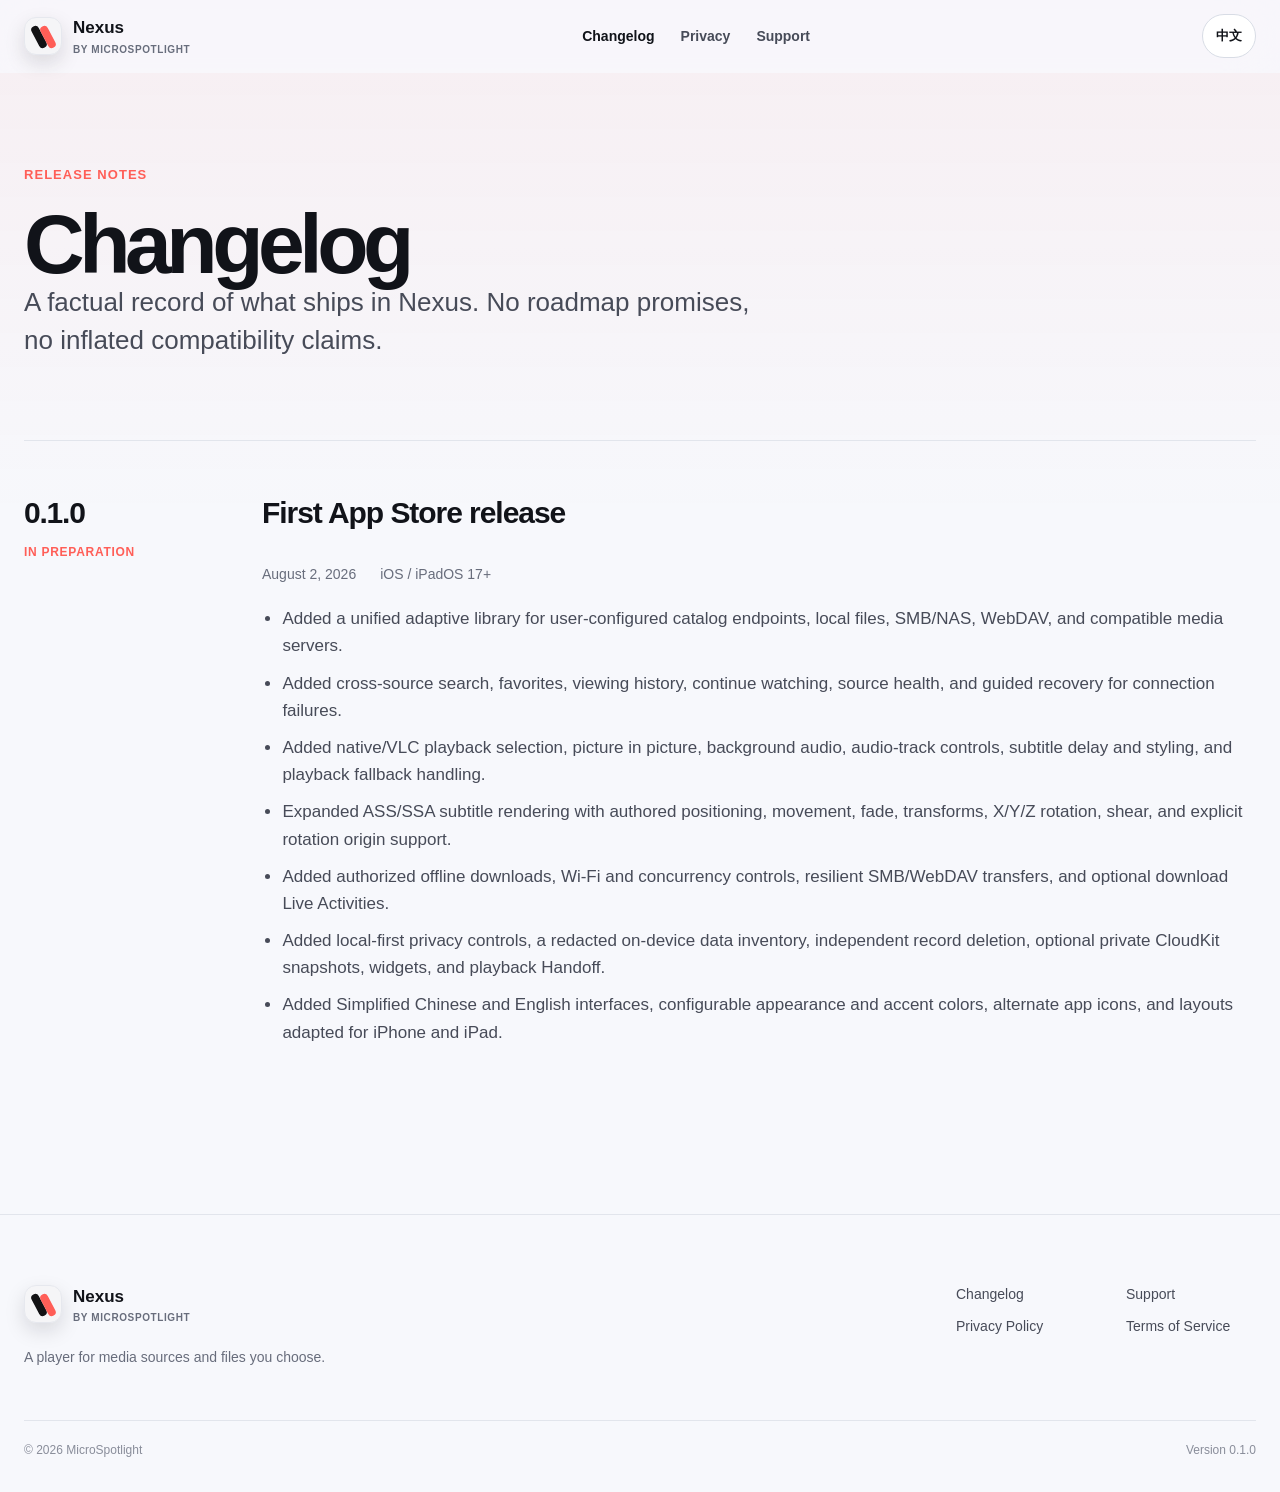
==== changelog/index.html @ b80c50ed "build: add Nexus website and legal pages" ====
<!doctype html>
<html lang="en" data-language="en">
  <head>
    <meta charset="utf-8" />
    <meta name="viewport" content="width=device-width, initial-scale=1" />
    <meta name="description" content="Release notes and product changes for Nexus by MicroSpotlight." />
    <meta name="theme-color" content="#f7f8fc" media="(prefers-color-scheme: light)" />
    <meta name="theme-color" content="#0a0a0b" media="(prefers-color-scheme: dark)" />
    <link rel="canonical" href="https://nexus.microspotlight.team/changelog/" />
    <link rel="icon" href="../assets/nexus-app-icon-light.png" />
    <link rel="stylesheet" href="../assets/site.css" />
    <title>Changelog — Nexus by MicroSpotlight</title>
  </head>
  <body>
    <header class="site-header">
      <div class="header-inner page-shell">
        <a class="brand-link" href="../" aria-label="Nexus home"><span class="nexus-mark" aria-hidden="true"></span><span>Nexus<small>by MicroSpotlight</small></span></a>
        <nav class="site-navigation" data-site-navigation aria-label="Main navigation">
          <a href="./" aria-current="page"><span data-lang="en">Changelog</span><span data-lang="zh">变更日志</span></a>
          <a href="../privacy/"><span data-lang="en">Privacy</span><span data-lang="zh">隐私政策</span></a>
          <a href="../support/"><span data-lang="en">Support</span><span data-lang="zh">技术支持</span></a>
        </nav>
        <div class="header-actions"><button class="language-toggle" type="button" data-language-toggle>中文</button><button class="menu-toggle" type="button" data-menu-toggle aria-label="Open navigation" aria-expanded="false"><span></span></button></div>
      </div>
    </header>

    <main class="page-shell">
      <header class="document-hero" data-reveal>
        <p class="eyebrow"><span data-lang="en">Release notes</span><span data-lang="zh">产品更新</span></p>
        <h1 class="page-title"><span data-lang="en">Changelog</span><span data-lang="zh">变更日志</span></h1>
        <p class="lede"><span data-lang="en">A factual record of what ships in Nexus. No roadmap promises, no inflated compatibility claims.</span><span data-lang="zh">记录 Nexus 实际交付的内容，不预告未经确认的路线，也不夸大兼容能力。</span></p>
      </header>

      <section class="release-list">
        <article class="release" data-reveal>
          <div><span class="release-version">0.1.0</span><span class="release-state"><span data-lang="en">In preparation</span><span data-lang="zh">准备上架</span></span></div>
          <div>
            <h2><span data-lang="en">First App Store release</span><span data-lang="zh">首次 App Store 版本</span></h2>
            <div class="document-meta"><span>August 2, 2026</span><span>iOS / iPadOS 17+</span></div>
            <ul>
              <li><span data-lang="en">Added a unified adaptive library for user-configured catalog endpoints, local files, SMB/NAS, WebDAV, and compatible media servers.</span><span data-lang="zh">新增面向用户自填内容接口、本机文件、SMB/NAS、WebDAV 与兼容媒体服务器的自适应统一片库。</span></li>
              <li><span data-lang="en">Added cross-source search, favorites, viewing history, continue watching, source health, and guided recovery for connection failures.</span><span data-lang="zh">新增跨来源搜索、收藏、观看记录、继续观看、来源健康状态与连接失败恢复指引。</span></li>
              <li><span data-lang="en">Added native/VLC playback selection, picture in picture, background audio, audio-track controls, subtitle delay and styling, and playback fallback handling.</span><span data-lang="zh">新增原生/VLC 播放选择、画中画、后台音频、音轨控制、字幕延迟与样式，以及播放失败回退。</span></li>
              <li><span data-lang="en">Expanded ASS/SSA subtitle rendering with authored positioning, movement, fade, transforms, X/Y/Z rotation, shear, and explicit rotation origin support.</span><span data-lang="zh">扩展 ASS/SSA 字幕渲染，支持作者定位、移动、淡入淡出、变换、X/Y/Z 旋转、剪切与显式旋转原点。</span></li>
              <li><span data-lang="en">Added authorized offline downloads, Wi-Fi and concurrency controls, resilient SMB/WebDAV transfers, and optional download Live Activities.</span><span data-lang="zh">新增经授权的离线下载、Wi‑Fi 与并发控制、可恢复的 SMB/WebDAV 传输及可选下载实时活动。</span></li>
              <li><span data-lang="en">Added local-first privacy controls, a redacted on-device data inventory, independent record deletion, optional private CloudKit snapshots, widgets, and playback Handoff.</span><span data-lang="zh">新增本地优先隐私控制、脱敏设备数据清单、独立记录删除、可选私有 CloudKit 快照、小组件与播放接力。</span></li>
              <li><span data-lang="en">Added Simplified Chinese and English interfaces, configurable appearance and accent colors, alternate app icons, and layouts adapted for iPhone and iPad.</span><span data-lang="zh">新增简体中文与英文界面、外观和主色配置、备选 App 图标，以及针对 iPhone 与 iPad 的自适应布局。</span></li>
            </ul>
          </div>
        </article>
      </section>
    </main>

    <footer class="site-footer">
      <div class="page-shell">
        <div class="footer-grid">
          <div class="footer-statement"><a class="brand-link" href="../"><span class="nexus-mark" aria-hidden="true"></span><span>Nexus<small>by MicroSpotlight</small></span></a><p><span data-lang="en">A player for media sources and files you choose.</span><span data-lang="zh">播放你选择的媒体来源与文件。</span></p></div>
          <nav class="footer-links" aria-label="Footer navigation"><a href="./"><span data-lang="en">Changelog</span><span data-lang="zh">变更日志</span></a><a href="../support/"><span data-lang="en">Support</span><span data-lang="zh">技术支持</span></a><a href="../privacy/"><span data-lang="en">Privacy Policy</span><span data-lang="zh">隐私政策</span></a><a href="../terms/"><span data-lang="en">Terms of Service</span><span data-lang="zh">服务条款</span></a></nav>
        </div>
        <div class="footer-bottom"><span>© <span data-current-year>2026</span> MicroSpotlight</span><span>Version 0.1.0</span></div>
      </div>
    </footer>
    <script src="../assets/site.js" defer></script>
  </body>
</html>
---- assets/site.css ----
@layer reset, tokens, base, components, pages, utilities;

@layer reset {
  *, *::before, *::after { box-sizing: border-box; }
  html { scroll-behavior: smooth; }
  body, h1, h2, h3, p, ul, ol, figure, blockquote { margin: 0; }
  img { display: block; max-width: 100%; }
  button, input, textarea { font: inherit; }
  button, a { -webkit-tap-highlight-color: transparent; }
}

@layer tokens {
  :root {
    color-scheme: light dark;
    --accent: #ff5e57;
    --accent-strong: #e54842;
    --accent-soft: #ffe3e1;
    --background: #f7f8fc;
    --panel: #ffffff;
    --panel-strong: #eef0f6;
    --ink: #111319;
    --secondary: #474b58;
    --muted: #686d7c;
    --subtle: #898d9a;
    --border: #d8dce5;
    --separator: #e2e5ec;
    --success: #30a853;
    --shadow: 0 28px 80px rgb(17 19 25 / 12%);
    --shadow-soft: 0 16px 48px rgb(17 19 25 / 8%);
    --page: min(1240px, calc(100vw - 48px));
    --reading: 760px;
    --radius-s: 12px;
    --radius-m: 16px;
    --radius-l: 24px;
    --radius-xl: 32px;
    --ease: cubic-bezier(.2, .8, .2, 1);
  }

  @media (prefers-color-scheme: dark) {
    :root {
      --accent: #ff6b65;
      --accent-strong: #ff827d;
      --accent-soft: #3c1f20;
      --background: #0a0a0b;
      --panel: #141416;
      --panel-strong: #1c1c1f;
      --ink: #f5f5f7;
      --secondary: #a5a5aa;
      --muted: #8b8b91;
      --subtle: #717176;
      --border: rgb(255 255 255 / 9%);
      --separator: rgb(255 255 255 / 6%);
      --success: #52d273;
      --shadow: 0 30px 100px rgb(0 0 0 / 38%);
      --shadow-soft: 0 18px 60px rgb(0 0 0 / 24%);
    }
  }
}

@layer base {
  body {
    min-width: 320px;
    color: var(--ink);
    background: var(--background);
    font-family: -apple-system, BlinkMacSystemFont, "SF Pro Text", "PingFang SC", "Helvetica Neue", sans-serif;
    font-size: 17px;
    line-height: 1.6;
    text-rendering: optimizeLegibility;
  }

  body::before {
    position: fixed;
    inset: 0 0 auto;
    z-index: -1;
    height: 520px;
    background: linear-gradient(180deg, color-mix(in oklab, var(--accent), transparent 94%), transparent);
    content: "";
    pointer-events: none;
  }

  a { color: inherit; text-decoration-thickness: 1px; text-underline-offset: .2em; }
  button { color: inherit; border: 0; cursor: pointer; }
  :focus-visible { outline: 3px solid color-mix(in oklab, var(--accent), white 15%); outline-offset: 3px; }
  ::selection { color: #111319; background: #ffc1bd; }

  [data-lang] { display: none; }
  html[data-language="en"] [data-lang="en"],
  html[data-language="zh"] [data-lang="zh"] { display: revert; }

  .page-shell { width: var(--page); margin-inline: auto; }
  .reading-shell { width: min(var(--reading), calc(100vw - 48px)); margin-inline: auto; }
}

@layer components {
  .site-header {
    position: sticky;
    top: 0;
    z-index: 40;
    border-bottom: 1px solid transparent;
    background: color-mix(in oklab, var(--background), transparent 12%);
    backdrop-filter: blur(24px) saturate(140%);
  }

  .header-inner {
    display: grid;
    grid-template-columns: auto 1fr auto;
    align-items: center;
    min-height: 72px;
    gap: 28px;
  }

  .brand-link { display: inline-flex; align-items: center; gap: 11px; font-size: 17px; font-weight: 750; text-decoration: none; }
  .brand-link small { display: block; color: var(--muted); font-size: 10px; font-weight: 600; letter-spacing: .06em; text-transform: uppercase; }

  .nexus-mark {
    position: relative;
    display: inline-block;
    width: 38px;
    height: 38px;
    flex: 0 0 auto;
    overflow: hidden;
    border: 1px solid color-mix(in oklab, var(--border), white 35%);
    border-radius: 12px;
    background: #f5f5f7;
    box-shadow: 0 8px 20px rgb(17 19 25 / 13%);
  }

  .nexus-mark::before, .nexus-mark::after {
    position: absolute;
    top: 7px;
    width: 8px;
    height: 24px;
    border-radius: 999px;
    content: "";
    transform: rotate(-28deg);
  }
  .nexus-mark::before { left: 10px; background: #121214; }
  .nexus-mark::after { right: 9px; background: var(--accent); }

  .site-navigation { display: flex; align-items: center; justify-content: center; gap: 26px; }
  .site-navigation a { color: var(--secondary); font-size: 14px; font-weight: 600; text-decoration: none; transition: color 180ms var(--ease); }
  .site-navigation a:hover, .site-navigation a[aria-current="page"] { color: var(--ink); }

  .header-actions { display: flex; align-items: center; gap: 8px; }
  .language-toggle, .menu-toggle {
    display: grid;
    min-width: 44px;
    height: 44px;
    place-items: center;
    padding-inline: 13px;
    border: 1px solid var(--border);
    border-radius: 999px;
    background: var(--panel);
    font-size: 13px;
    font-weight: 700;
  }
  .menu-toggle { display: none; width: 44px; padding: 0; }
  .menu-toggle span, .menu-toggle::before, .menu-toggle::after { width: 17px; height: 1.5px; border-radius: 2px; background: currentColor; content: ""; }
  .menu-toggle { align-content: center; gap: 4px; }

  .eyebrow { color: var(--accent); font-size: 13px; font-weight: 760; letter-spacing: .08em; text-transform: uppercase; }
  .display-title { max-width: 1020px; font-size: clamp(54px, 8.5vw, 112px); line-height: .92; letter-spacing: -.075em; text-wrap: balance; }
  .section-title { max-width: 900px; font-size: clamp(42px, 6vw, 76px); line-height: .98; letter-spacing: -.062em; text-wrap: balance; }
  .page-title { font-size: clamp(48px, 7vw, 84px); line-height: .96; letter-spacing: -.065em; text-wrap: balance; }
  .lede { max-width: 760px; color: var(--secondary); font-size: clamp(19px, 2.2vw, 26px); line-height: 1.45; text-wrap: pretty; }

  .button-row { display: flex; flex-wrap: wrap; gap: 12px; }
  .button {
    display: inline-flex;
    align-items: center;
    justify-content: center;
    min-height: 52px;
    padding: 0 21px;
    border: 1px solid transparent;
    border-radius: 16px;
    font-size: 15px;
    font-weight: 750;
    text-decoration: none;
    transition: transform 180ms var(--ease), background 180ms var(--ease), border-color 180ms var(--ease);
  }
  .button:hover { transform: translateY(-2px); }
  .button.primary { color: white; background: var(--accent); box-shadow: 0 16px 34px color-mix(in oklab, var(--accent), transparent 72%); }
  .button.primary:hover { background: var(--accent-strong); }
  .button.secondary { border-color: var(--border); background: var(--panel); }
  .button.pending { cursor: default; }
  .button.pending:hover { transform: none; }

  .status-pill { display: inline-flex; align-items: center; justify-self: start; min-height: 34px; padding: 0 12px; gap: 8px; border: 1px solid var(--border); border-radius: 999px; color: var(--secondary); background: var(--panel); font-size: 13px; font-weight: 650; }
  .status-pill::before { width: 7px; height: 7px; border-radius: 50%; background: var(--success); content: ""; box-shadow: 0 0 0 4px color-mix(in oklab, var(--success), transparent 86%); }

  .site-footer { padding: 68px 0 32px; border-top: 1px solid var(--separator); }
  .footer-grid { display: grid; grid-template-columns: 1fr auto; align-items: start; gap: 48px; }
  .footer-statement { max-width: 520px; }
  .footer-statement p { margin-top: 14px; color: var(--muted); font-size: 14px; }
  .footer-links { display: grid; grid-template-columns: repeat(2, minmax(130px, 1fr)); gap: 10px 40px; }
  .footer-links a { color: var(--secondary); font-size: 14px; text-decoration: none; }
  .footer-links a:hover { color: var(--ink); }
  .footer-bottom { display: flex; justify-content: space-between; margin-top: 52px; padding-top: 20px; border-top: 1px solid var(--separator); color: var(--subtle); font-size: 12px; }

  html.js [data-reveal] { opacity: 0; transform: translateY(18px); transition: opacity 600ms var(--ease), transform 700ms var(--ease); }
  html.js [data-reveal].is-visible { opacity: 1; transform: none; }
}

@layer pages {
  .hero { padding: clamp(76px, 10vw, 144px) 0 96px; }
  .hero-copy { display: grid; max-width: 1040px; gap: 30px; }
  .hero-icon { width: 92px; height: 92px; border-radius: 22px; box-shadow: var(--shadow-soft); }
  .hero-copy .lede { max-width: 690px; }
  .hero-actions { display: flex; align-items: center; flex-wrap: wrap; margin-top: 8px; gap: 18px; }
  .hero-note { color: var(--muted); font-size: 13px; }

  .product-stage {
    position: relative;
    min-height: clamp(620px, 70vw, 860px);
    margin-top: 84px;
    overflow: hidden;
    border-radius: 32px;
    background: var(--panel-strong);
    box-shadow: inset 0 0 0 1px var(--border);
  }
  .product-stage::before { position: absolute; inset: 9% 8%; border: 1px solid var(--border); border-radius: 26px; content: ""; }
  .ipad-shot {
    position: absolute;
    top: 9%;
    left: 9%;
    width: min(77%, 880px);
    border: 8px solid color-mix(in oklab, var(--panel), black 7%);
    border-radius: 25px;
    background: var(--panel);
    box-shadow: var(--shadow);
    transform: rotate(-1.1deg);
  }
  .iphone-shot {
    position: absolute;
    right: 7%;
    bottom: -10%;
    width: min(25%, 265px);
    border: 7px solid #101014;
    border-radius: 42px;
    background: #101014;
    box-shadow: var(--shadow);
    transform: rotate(2.4deg);
  }

  .boundary-band { padding: 118px 0; color: #f5f5f7; background: #0a0a0b; }
  .boundary-grid { display: grid; grid-template-columns: minmax(0, 1.25fr) minmax(280px, .75fr); align-items: end; gap: 72px; }
  .boundary-grid p { color: #a5a5aa; }
  .boundary-note { padding-left: 24px; border-left: 1px solid rgb(255 255 255 / 16%); }
  .boundary-note strong { display: block; margin-bottom: 8px; color: #f5f5f7; font-size: 18px; }

  .narrative { padding: 144px 0; }
  .narrative-head { display: grid; gap: 22px; }
  .feature-ledger { margin-top: 92px; border-top: 1px solid var(--separator); }
  .feature-row { display: grid; grid-template-columns: 90px minmax(230px, .7fr) minmax(0, 1.3fr); padding: 42px 0; gap: 28px; border-bottom: 1px solid var(--separator); }
  .feature-number { color: var(--accent); font-size: 14px; font-weight: 760; }
  .feature-row h3 { font-size: clamp(24px, 3vw, 38px); line-height: 1.06; letter-spacing: -.04em; }
  .feature-row p { max-width: 660px; color: var(--secondary); }

  .device-section { padding: 0 0 144px; }
  .device-frame { display: grid; grid-template-columns: 1.3fr .7fr; align-items: stretch; overflow: hidden; border: 1px solid var(--border); border-radius: 32px; background: var(--panel); box-shadow: var(--shadow-soft); }
  .device-frame figure { min-height: 620px; overflow: hidden; background: var(--panel-strong); }
  .device-frame figure img { width: 100%; height: 100%; object-fit: cover; object-position: top; }
  .device-copy { display: flex; flex-direction: column; justify-content: space-between; padding: clamp(36px, 5vw, 68px); }
  .device-copy h2 { margin-top: 15px; font-size: clamp(40px, 5vw, 66px); line-height: .98; letter-spacing: -.06em; }
  .source-list { display: flex; flex-wrap: wrap; gap: 9px; }
  .source-list span { padding: 8px 11px; border: 1px solid var(--border); border-radius: 10px; color: var(--secondary); background: var(--panel-strong); font-size: 12px; font-weight: 650; }

  .privacy-section { padding: 120px 0; border-top: 1px solid var(--separator); }
  .privacy-layout { display: grid; grid-template-columns: minmax(0, 1fr) minmax(300px, .75fr); gap: 92px; }
  .privacy-points { display: grid; border-top: 1px solid var(--separator); }
  .privacy-point { padding: 22px 0; border-bottom: 1px solid var(--separator); }
  .privacy-point strong { display: block; margin-bottom: 6px; }
  .privacy-point p { color: var(--secondary); font-size: 15px; }

  .final-cta { padding: 126px 0; color: #f5f5f7; background: var(--accent); }
  .final-cta .section-title { max-width: 1000px; }
  .final-cta p { max-width: 640px; margin-top: 24px; color: rgb(255 255 255 / 78%); font-size: 19px; }
  .final-cta .button-row { margin-top: 34px; }
  .final-cta .button.primary { color: #111319; background: white; box-shadow: none; }
  .final-cta .button.secondary { color: white; border-color: rgb(255 255 255 / 28%); background: transparent; }

  .document-hero { padding: 92px 0 56px; }
  .document-hero .eyebrow { margin-bottom: 18px; }
  .document-meta { display: flex; flex-wrap: wrap; margin-top: 26px; gap: 10px 24px; color: var(--muted); font-size: 14px; }

  .legal-document { padding: 36px 0 120px; }
  .legal-document section { padding: 34px 0; border-top: 1px solid var(--separator); }
  .legal-document h2 { margin-bottom: 16px; font-size: 26px; line-height: 1.2; letter-spacing: -.03em; }
  .legal-document h3 { margin: 24px 0 9px; font-size: 18px; }
  .legal-document p, .legal-document li { color: var(--secondary); font-size: 16px; }
  .legal-document p + p { margin-top: 14px; }
  .legal-document ul, .legal-document ol { display: grid; margin: 15px 0 0; padding-left: 1.3em; gap: 9px; }
  .legal-document a { color: var(--accent-strong); }
  .notice { margin-bottom: 42px; padding: 18px 20px; border: 1px solid var(--border); border-radius: 16px; color: var(--secondary); background: var(--panel); font-size: 14px; }

  .release-list { padding: 24px 0 120px; }
  .release { display: grid; grid-template-columns: 190px 1fr; padding: 48px 0; gap: 48px; border-top: 1px solid var(--separator); }
  .release-version { font-size: 30px; font-weight: 780; letter-spacing: -.04em; }
  .release-state { display: block; margin-top: 6px; color: var(--accent); font-size: 12px; font-weight: 750; letter-spacing: .06em; text-transform: uppercase; }
  .release h2 { font-size: 30px; letter-spacing: -.035em; }
  .release ul { display: grid; margin: 20px 0 0; padding-left: 1.2em; gap: 10px; color: var(--secondary); }

  .support-grid { display: grid; grid-template-columns: minmax(0, 1fr) minmax(300px, .55fr); padding: 28px 0 120px; gap: 64px; }
  .support-main { border-top: 1px solid var(--separator); }
  .faq { padding: 28px 0; border-bottom: 1px solid var(--separator); }
  .faq h2 { margin-bottom: 10px; font-size: 22px; letter-spacing: -.025em; }
  .faq p, .faq li { color: var(--secondary); font-size: 15px; }
  .faq ul { display: grid; margin-top: 12px; padding-left: 1.2em; gap: 7px; }
  .support-panel { position: sticky; top: 104px; align-self: start; padding: 28px; border: 1px solid var(--border); border-radius: 24px; background: var(--panel); box-shadow: var(--shadow-soft); }
  .support-panel h2 { font-size: 24px; letter-spacing: -.035em; }
  .support-panel p { margin: 12px 0 22px; color: var(--secondary); font-size: 14px; }
  .support-panel .button { width: 100%; }
  .support-warning { margin-top: 18px; color: var(--muted); font-size: 12px; }

  .direction-canvas { width: min(1480px, calc(100vw - 48px)); margin: 0 auto; padding: 64px 0 120px; }
  .direction-intro { max-width: 820px; margin-bottom: 52px; }
  .direction-intro h1 { margin: 16px 0 18px; }
  .direction-grid { display: grid; grid-template-columns: repeat(3, minmax(0, 1fr)); gap: 18px; }
  .direction { min-height: 620px; overflow: hidden; border: 1px solid var(--border); border-radius: 24px; background: var(--panel); }
  .direction-label { padding: 20px; border-bottom: 1px solid var(--separator); }
  .direction-label strong { display: block; font-size: 13px; letter-spacing: .04em; text-transform: uppercase; }
  .direction-label p { margin-top: 5px; color: var(--muted); font-size: 12px; }
  .direction-body { min-height: 530px; padding: 30px; }
  .direction-body h2 { margin: 22px 0 16px; font-size: clamp(36px, 4vw, 62px); line-height: .94; letter-spacing: -.06em; }
  .direction-body p { color: var(--secondary); font-size: 14px; }
  .direction-a .mini-shot { width: 70%; margin: 42px auto 0; border: 5px solid #111; border-radius: 24px; box-shadow: var(--shadow-soft); }
  .direction-b { color: #f5f5f7; background: #0a0a0b; }
  .direction-b .direction-label { border-color: rgb(255 255 255 / 10%); }
  .direction-b .direction-body p { color: #a5a5aa; }
  .direction-b .signal { display: grid; margin-top: 50px; gap: 9px; }
  .direction-b .signal span { display: block; height: 1px; background: rgb(255 255 255 / 20%); }
  .direction-b .signal span:nth-child(2) { width: 74%; background: var(--accent); }
  .direction-b .signal span:nth-child(3) { width: 42%; }
  .direction-c .route { display: grid; margin-top: 42px; }
  .direction-c .route span { padding: 18px 0; border-bottom: 1px solid var(--separator); font-size: 13px; font-weight: 700; }
  .direction-c .route span::before { margin-right: 12px; color: var(--accent); content: attr(data-index); }
}

@layer utilities {
  .screen-reader-only { position: absolute; width: 1px; height: 1px; overflow: hidden; clip: rect(0 0 0 0); white-space: nowrap; }

  @media (max-width: 920px) {
    :root { --page: min(100% - 36px, 760px); }
    .header-inner { grid-template-columns: 1fr auto; }
    .menu-toggle { display: grid; }
    .site-navigation {
      position: absolute;
      top: 64px;
      right: 18px;
      display: none;
      width: min(290px, calc(100vw - 36px));
      padding: 12px;
      align-items: stretch;
      border: 1px solid var(--border);
      border-radius: 18px;
      background: var(--panel);
      box-shadow: var(--shadow-soft);
    }
    .site-navigation.is-open { display: grid; }
    .site-navigation a { min-height: 44px; padding: 10px 12px; border-radius: 10px; }
    .site-navigation a:hover { background: var(--panel-strong); }
    .header-actions { grid-column: 2; grid-row: 1; }
    .boundary-grid, .privacy-layout, .device-frame, .support-grid { grid-template-columns: 1fr; }
    .boundary-grid { align-items: start; gap: 48px; }
    .boundary-note { padding: 24px 0 0; border-top: 1px solid rgb(255 255 255 / 16%); border-left: 0; }
    .device-frame figure { min-height: 480px; }
    .device-copy { min-height: 480px; }
    .support-panel { position: static; }
    .direction-grid { grid-template-columns: 1fr; }
    .direction { min-height: auto; }
    .direction-body { min-height: 480px; }
  }

  @media (max-width: 640px) {
    :root { --page: calc(100vw - 28px); }
    .header-inner { min-height: 64px; }
    .brand-link small { display: none; }
    .hero { padding-top: 64px; }
    .display-title { font-size: clamp(50px, 15vw, 72px); }
    .product-stage { min-height: 560px; margin-top: 56px; border-radius: 24px; }
    .ipad-shot { top: 7%; left: 5%; width: 96%; border-width: 5px; border-radius: 18px; }
    .iphone-shot { right: 7%; bottom: -4%; width: 43%; border-width: 5px; border-radius: 30px; }
    .boundary-band, .narrative, .privacy-section { padding: 88px 0; }
    .feature-row { grid-template-columns: 48px 1fr; padding: 30px 0; gap: 18px; }
    .feature-row p { grid-column: 2; }
    .device-frame figure { min-height: 390px; }
    .device-frame figure img { object-position: top center; }
    .device-copy { min-height: 420px; }
    .footer-grid { grid-template-columns: 1fr; gap: 36px; }
    .footer-bottom { display: grid; gap: 8px; }
    .release { grid-template-columns: 1fr; gap: 18px; }
    .direction-canvas { width: calc(100vw - 28px); padding-top: 44px; }
  }

  @media (prefers-reduced-motion: reduce) {
    html { scroll-behavior: auto; }
    *, *::before, *::after { animation-duration: .01ms !important; animation-iteration-count: 1 !important; transition-duration: .01ms !important; }
    html.js [data-reveal] { opacity: 1; transform: none; }
  }
}
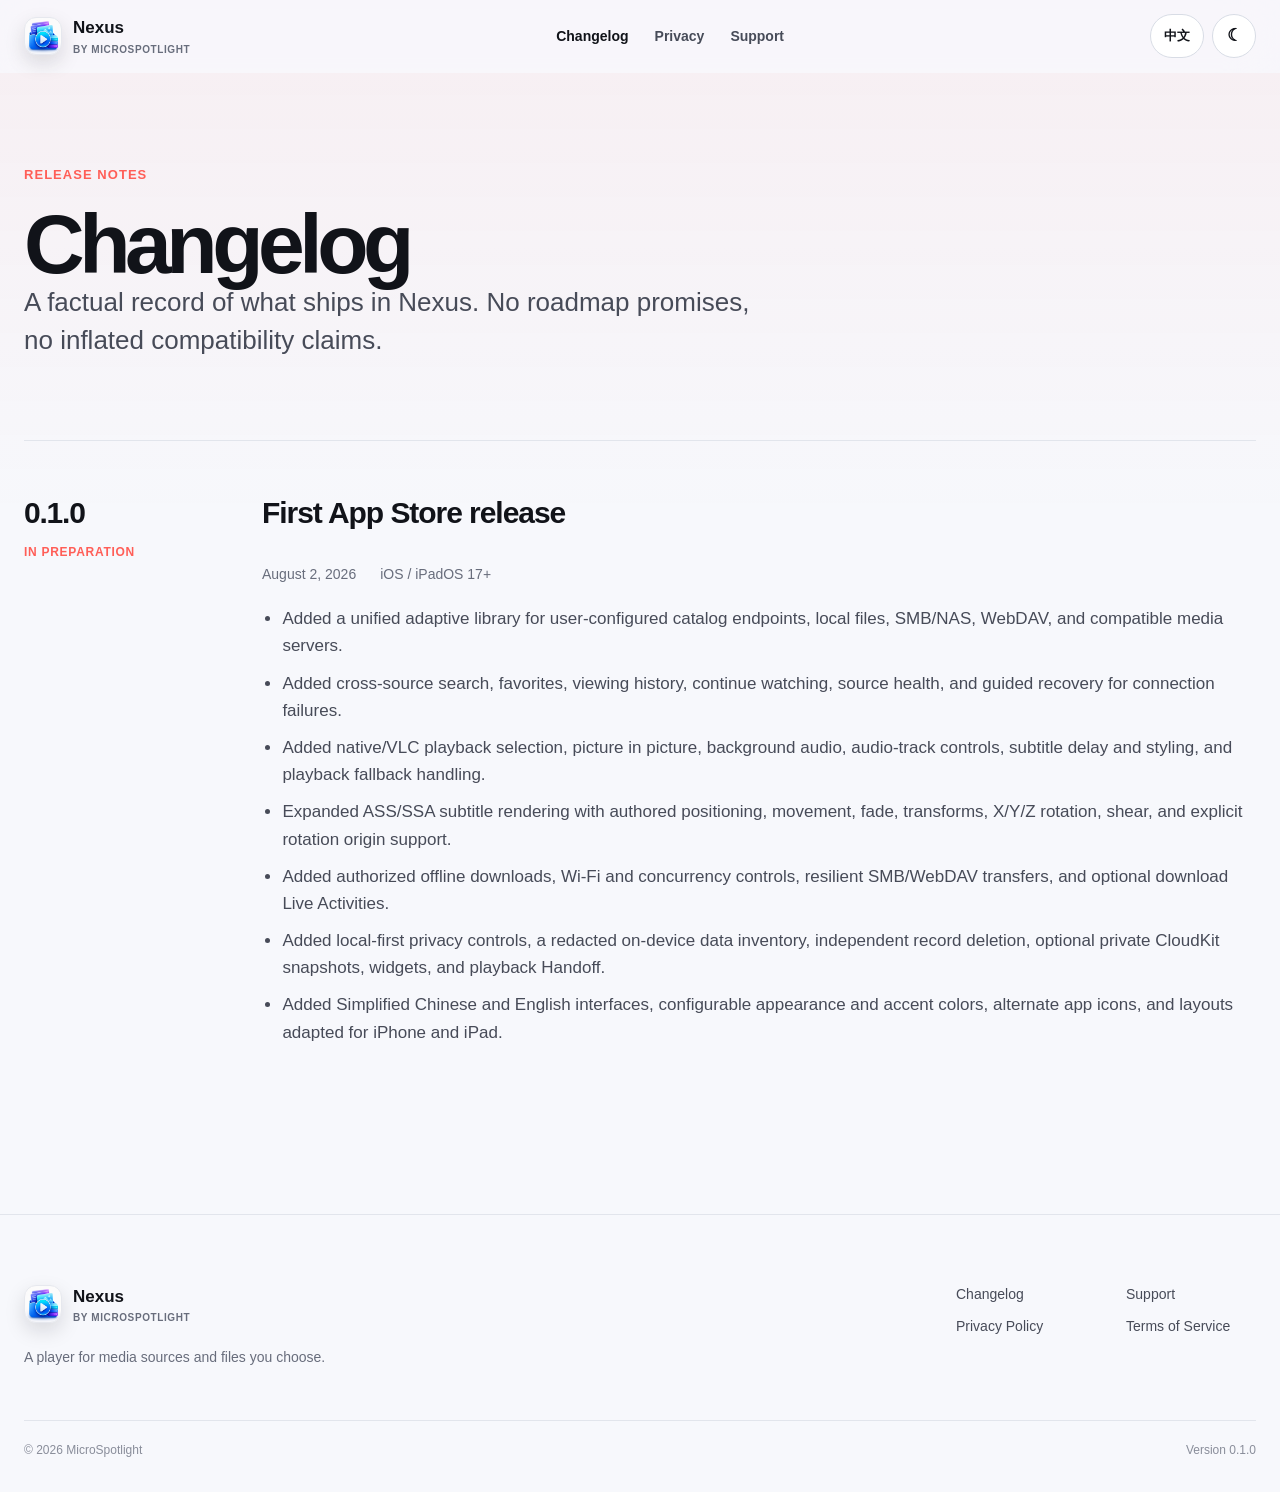
==== commit 52c55cc6: "feat: add light and dark website themes" ====
--- a/changelog/index.html
+++ b/changelog/index.html
@@ -20,7 +20,7 @@
           <a href="../privacy/"><span data-lang="en">Privacy</span><span data-lang="zh">隐私政策</span></a>
           <a href="../support/"><span data-lang="en">Support</span><span data-lang="zh">技术支持</span></a>
         </nav>
-        <div class="header-actions"><button class="language-toggle" type="button" data-language-toggle>中文</button><button class="menu-toggle" type="button" data-menu-toggle aria-label="Open navigation" aria-expanded="false"><span></span></button></div>
+        <div class="header-actions"><button class="language-toggle" type="button" data-language-toggle>中文</button><button class="theme-toggle" type="button" data-theme-toggle aria-label="切换到深色主题" aria-pressed="false"><span class="moon" aria-hidden="true">☾</span><span class="sun" aria-hidden="true">☀</span></button><button class="menu-toggle" type="button" data-menu-toggle aria-label="Open navigation" aria-expanded="false"><span></span></button></div>
       </div>
     </header>
 
--- a/assets/site.css
+++ b/assets/site.css
@@ -55,6 +55,24 @@
       --shadow-soft: 0 18px 60px rgb(0 0 0 / 24%);
     }
   }
+
+  :root[data-theme="light"] {
+    color-scheme: light;
+    --accent: #ff5e57; --accent-strong: #e54842; --accent-soft: #ffe3e1;
+    --background: #f7f8fc; --panel: #ffffff; --panel-strong: #eef0f6;
+    --ink: #111319; --secondary: #474b58; --muted: #686d7c; --subtle: #898d9a;
+    --border: #d8dce5; --separator: #e2e5ec; --success: #30a853;
+    --shadow: 0 28px 80px rgb(17 19 25 / 12%); --shadow-soft: 0 16px 48px rgb(17 19 25 / 8%);
+  }
+
+  :root[data-theme="dark"] {
+    color-scheme: dark;
+    --accent: #ff6b65; --accent-strong: #ff827d; --accent-soft: #3c1f20;
+    --background: #0a0a0b; --panel: #141416; --panel-strong: #1c1c1f;
+    --ink: #f5f5f7; --secondary: #a5a5aa; --muted: #8b8b91; --subtle: #717176;
+    --border: rgb(255 255 255 / 9%); --separator: rgb(255 255 255 / 6%); --success: #52d273;
+    --shadow: 0 30px 100px rgb(0 0 0 / 38%); --shadow-soft: 0 18px 60px rgb(0 0 0 / 24%);
+  }
 }
 
 @layer base {
@@ -121,28 +139,18 @@
     overflow: hidden;
     border: 1px solid color-mix(in oklab, var(--border), white 35%);
     border-radius: 12px;
-    background: #f5f5f7;
+    background: #f5f5f7 url("./nexus-app-icon-light.png") center / cover no-repeat;
     box-shadow: 0 8px 20px rgb(17 19 25 / 13%);
   }
 
-  .nexus-mark::before, .nexus-mark::after {
-    position: absolute;
-    top: 7px;
-    width: 8px;
-    height: 24px;
-    border-radius: 999px;
-    content: "";
-    transform: rotate(-28deg);
-  }
-  .nexus-mark::before { left: 10px; background: #121214; }
-  .nexus-mark::after { right: 9px; background: var(--accent); }
+  :root[data-theme="dark"] .nexus-mark { background-image: url("./nexus-app-icon-dark.png"); }
 
   .site-navigation { display: flex; align-items: center; justify-content: center; gap: 26px; }
   .site-navigation a { color: var(--secondary); font-size: 14px; font-weight: 600; text-decoration: none; transition: color 180ms var(--ease); }
   .site-navigation a:hover, .site-navigation a[aria-current="page"] { color: var(--ink); }
 
   .header-actions { display: flex; align-items: center; gap: 8px; }
-  .language-toggle, .menu-toggle {
+  .language-toggle, .theme-toggle, .menu-toggle {
     display: grid;
     min-width: 44px;
     height: 44px;
@@ -154,6 +162,10 @@
     font-size: 13px;
     font-weight: 700;
   }
+  .theme-toggle { width: 44px; padding: 0; font-size: 17px; }
+  .theme-toggle .sun { display: none; }
+  :root[data-theme="dark"] .theme-toggle .sun { display: inline; }
+  :root[data-theme="dark"] .theme-toggle .moon { display: none; }
   .menu-toggle { display: none; width: 44px; padding: 0; }
   .menu-toggle span, .menu-toggle::before, .menu-toggle::after { width: 17px; height: 1.5px; border-radius: 2px; background: currentColor; content: ""; }
   .menu-toggle { align-content: center; gap: 4px; }
@@ -205,14 +217,22 @@
   .hero { padding: clamp(76px, 10vw, 144px) 0 96px; }
   .hero-copy { display: grid; max-width: 1040px; gap: 30px; }
   .hero-icon { width: 92px; height: 92px; border-radius: 22px; box-shadow: var(--shadow-soft); }
+  .hero-icon-dark { display: none; }
+  :root[data-theme="dark"] .hero-icon-light { display: none; }
+  :root[data-theme="dark"] .hero-icon-dark { display: block; }
   .hero-copy .lede { max-width: 690px; }
   .hero-actions { display: flex; align-items: center; flex-wrap: wrap; margin-top: 8px; gap: 18px; }
   .hero-note { color: var(--muted); font-size: 13px; }
 
   .product-stage {
     position: relative;
+    display: flex;
+    align-items: center;
+    justify-content: center;
     min-height: clamp(620px, 70vw, 860px);
     margin-top: 84px;
+    padding: clamp(36px, 6vw, 72px) clamp(28px, 7vw, 96px);
+    gap: clamp(22px, 6vw, 92px);
     overflow: hidden;
     border-radius: 32px;
     background: var(--panel-strong);
@@ -220,10 +240,10 @@
   }
   .product-stage::before { position: absolute; inset: 9% 8%; border: 1px solid var(--border); border-radius: 26px; content: ""; }
   .ipad-shot {
-    position: absolute;
-    top: 9%;
-    left: 9%;
-    width: min(77%, 880px);
+    position: relative;
+    z-index: 1;
+    width: min(62%, 790px);
+    height: auto;
     border: 8px solid color-mix(in oklab, var(--panel), black 7%);
     border-radius: 25px;
     background: var(--panel);
@@ -231,10 +251,12 @@
     transform: rotate(-1.1deg);
   }
   .iphone-shot {
-    position: absolute;
-    right: 7%;
-    bottom: -10%;
-    width: min(25%, 265px);
+    position: relative;
+    z-index: 2;
+    width: min(23%, 275px);
+    height: auto;
+    align-self: flex-end;
+    margin-bottom: 1%;
     border: 7px solid #101014;
     border-radius: 42px;
     background: #101014;
@@ -377,9 +399,9 @@
     .brand-link small { display: none; }
     .hero { padding-top: 64px; }
     .display-title { font-size: clamp(50px, 15vw, 72px); }
-    .product-stage { min-height: 560px; margin-top: 56px; border-radius: 24px; }
-    .ipad-shot { top: 7%; left: 5%; width: 96%; border-width: 5px; border-radius: 18px; }
-    .iphone-shot { right: 7%; bottom: -4%; width: 43%; border-width: 5px; border-radius: 30px; }
+    .product-stage { min-height: 680px; margin-top: 56px; padding: 40px 20px 30px; border-radius: 24px; flex-direction: column; gap: 18px; }
+    .ipad-shot { width: min(86%, 450px); border-width: 5px; border-radius: 18px; transform: none; }
+    .iphone-shot { width: min(38%, 165px); align-self: flex-end; margin: -8px 7% 0 0; border-width: 5px; border-radius: 30px; transform: none; }
     .boundary-band, .narrative, .privacy-section { padding: 88px 0; }
     .feature-row { grid-template-columns: 48px 1fr; padding: 30px 0; gap: 18px; }
     .feature-row p { grid-column: 2; }
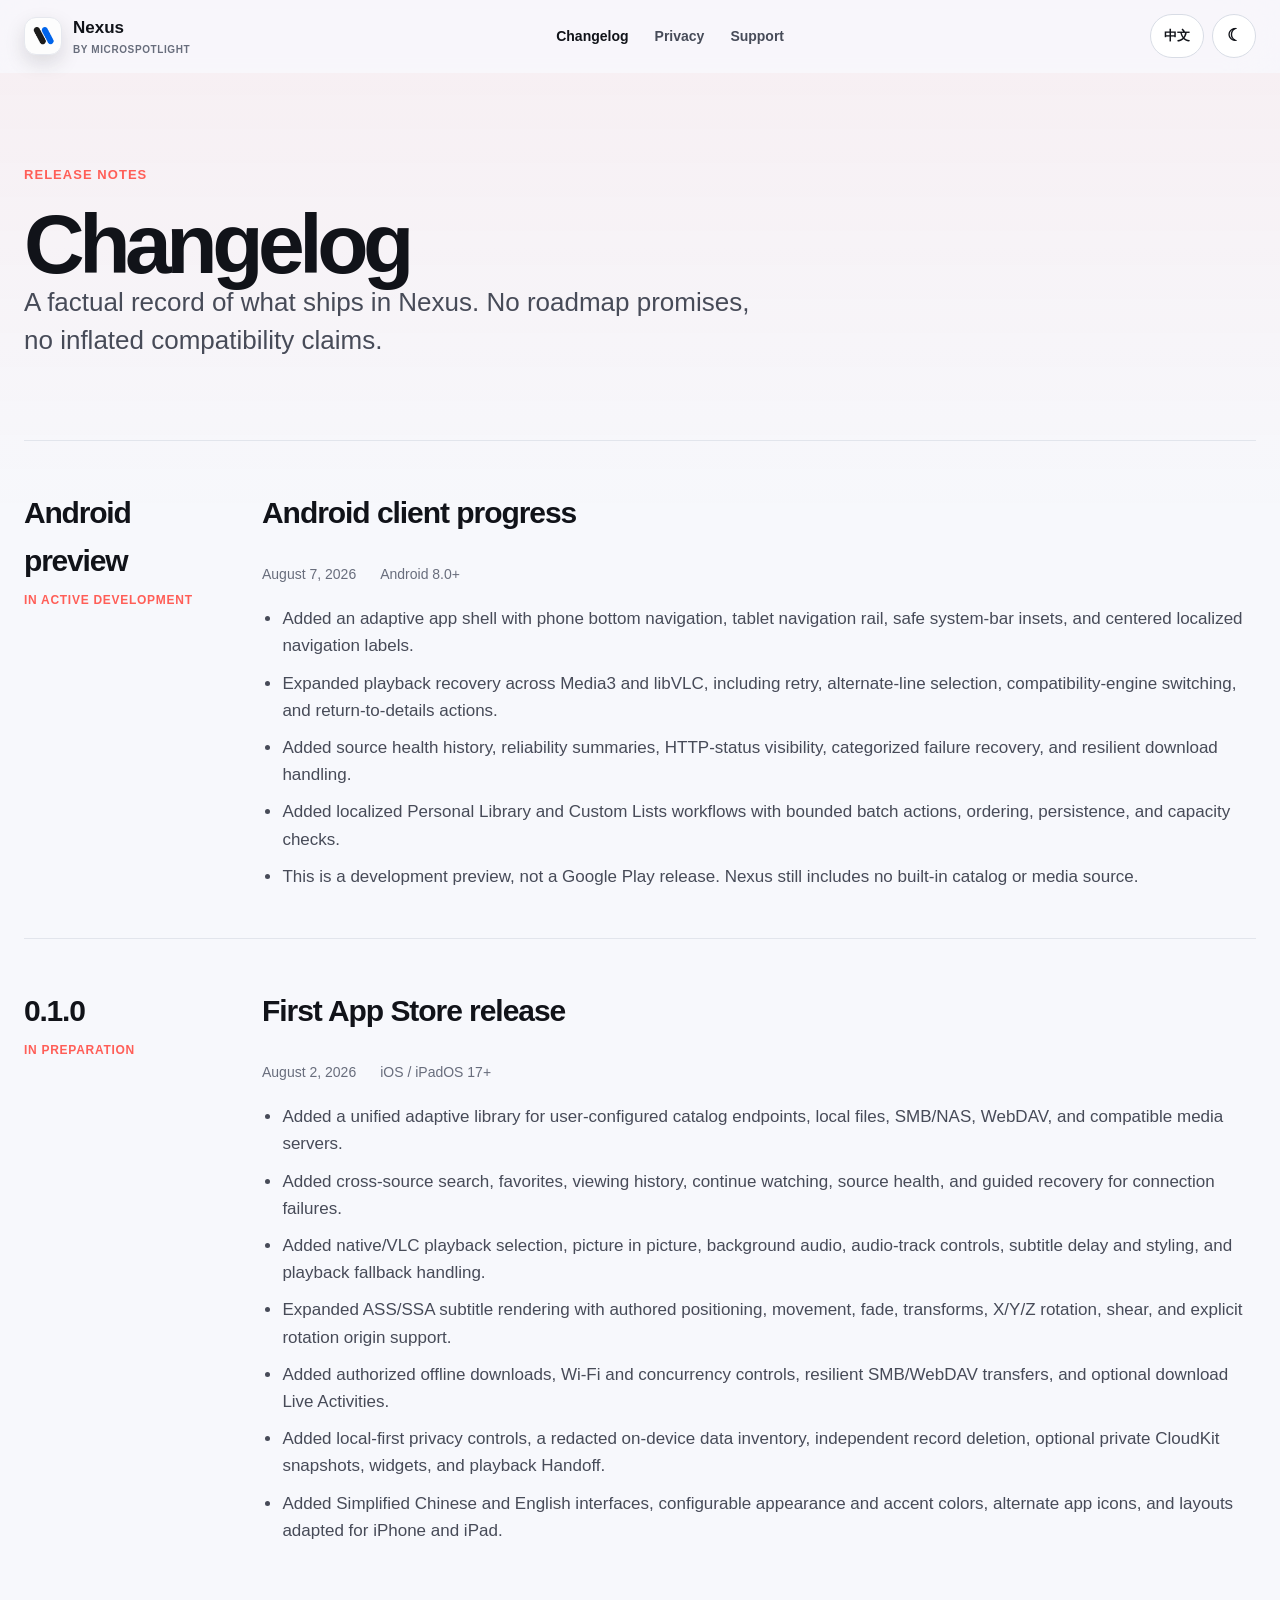
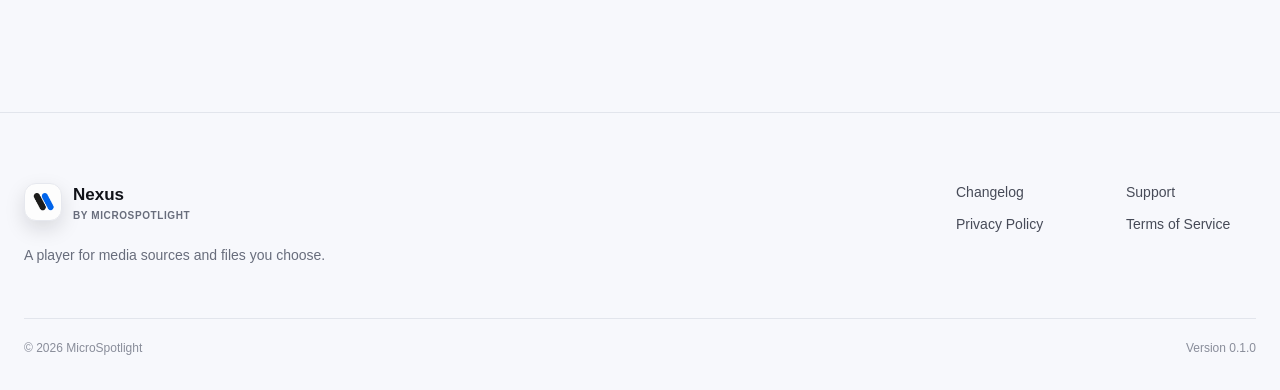
==== commit ba2d478e: "docs: refresh website icon and Android preview" ====
--- a/changelog/index.html
+++ b/changelog/index.html
@@ -7,7 +7,7 @@
     <meta name="theme-color" content="#f7f8fc" media="(prefers-color-scheme: light)" />
     <meta name="theme-color" content="#0a0a0b" media="(prefers-color-scheme: dark)" />
     <link rel="canonical" href="https://nexus.microspotlight.team/changelog/" />
-    <link rel="icon" href="../assets/nexus-app-icon-light.png" />
+    <link rel="icon" type="image/png" sizes="1024x1024" href="../assets/nexus-app-icon-light.png?v=20260807" />
     <link rel="stylesheet" href="../assets/site.css" />
     <title>Changelog — Nexus by MicroSpotlight</title>
   </head>
@@ -32,6 +32,20 @@
       </header>
 
       <section class="release-list">
+        <article class="release" data-reveal>
+          <div><span class="release-version">Android preview</span><span class="release-state"><span data-lang="en">In active development</span><span data-lang="zh">持续开发中</span></span></div>
+          <div>
+            <h2><span data-lang="en">Android client progress</span><span data-lang="zh">Android 客户端进展</span></h2>
+            <div class="document-meta"><span>August 7, 2026</span><span>Android 8.0+</span></div>
+            <ul>
+              <li><span data-lang="en">Added an adaptive app shell with phone bottom navigation, tablet navigation rail, safe system-bar insets, and centered localized navigation labels.</span><span data-lang="zh">新增自适应应用外壳：手机底部导航、平板侧边导航、安全的系统栏 Insets，以及居中的本地化导航标签。</span></li>
+              <li><span data-lang="en">Expanded playback recovery across Media3 and libVLC, including retry, alternate-line selection, compatibility-engine switching, and return-to-details actions.</span><span data-lang="zh">扩展 Media3 与 libVLC 的播放恢复能力，支持重试、切换备用线路、切换兼容播放引擎和返回详情页。</span></li>
+              <li><span data-lang="en">Added source health history, reliability summaries, HTTP-status visibility, categorized failure recovery, and resilient download handling.</span><span data-lang="zh">新增来源健康历史、可靠性摘要、HTTP 状态显示、分类故障恢复和更稳健的下载处理。</span></li>
+              <li><span data-lang="en">Added localized Personal Library and Custom Lists workflows with bounded batch actions, ordering, persistence, and capacity checks.</span><span data-lang="zh">新增本地化“我的片库”和自定义片单流程，支持受限批量操作、排序、持久化和容量检查。</span></li>
+              <li><span data-lang="en">This is a development preview, not a Google Play release. Nexus still includes no built-in catalog or media source.</span><span data-lang="zh">当前版本是开发预览，不是 Google Play 正式版本。Nexus 仍不内置片库或媒体内容源。</span></li>
+            </ul>
+          </div>
+        </article>
         <article class="release" data-reveal>
           <div><span class="release-version">0.1.0</span><span class="release-state"><span data-lang="en">In preparation</span><span data-lang="zh">准备上架</span></span></div>
           <div>
--- a/assets/site.css
+++ b/assets/site.css
@@ -214,7 +214,7 @@
 }
 
 @layer pages {
-  .hero { padding: clamp(76px, 10vw, 144px) 0 96px; }
+  .hero { padding: clamp(48px, 6vw, 88px) 0 96px; }
   .hero-copy { display: grid; max-width: 1040px; gap: 30px; }
   .hero-icon { width: 92px; height: 92px; border-radius: 22px; box-shadow: var(--shadow-soft); }
   .hero-icon-dark { display: none; }
@@ -224,44 +224,44 @@
   .hero-actions { display: flex; align-items: center; flex-wrap: wrap; margin-top: 8px; gap: 18px; }
   .hero-note { color: var(--muted); font-size: 13px; }
 
+  /* Hero device system: 12-column stage, one shared bottom baseline, 8px rhythm. */
   .product-stage {
+    --stage-floor: clamp(36px, 4vw, 56px);
     position: relative;
-    display: flex;
-    align-items: center;
-    justify-content: center;
-    min-height: clamp(620px, 70vw, 860px);
+    display: grid;
+    grid-template-columns: minmax(0, 1fr) minmax(200px, 270px);
+    align-items: end;
+    min-height: clamp(720px, 62vw, 900px);
     margin-top: 84px;
-    padding: clamp(36px, 6vw, 72px) clamp(28px, 7vw, 96px);
-    gap: clamp(22px, 6vw, 92px);
+    padding: clamp(56px, 6vw, 80px) clamp(32px, 7vw, 104px) var(--stage-floor);
+    gap: clamp(36px, 6vw, 88px);
     overflow: hidden;
+    isolation: isolate;
     border-radius: 32px;
     background: var(--panel-strong);
     box-shadow: inset 0 0 0 1px var(--border);
   }
-  .product-stage::before { position: absolute; inset: 9% 8%; border: 1px solid var(--border); border-radius: 26px; content: ""; }
   .ipad-shot {
     position: relative;
     z-index: 1;
-    width: min(62%, 790px);
+    justify-self: center;
+    width: min(100%, 660px);
     height: auto;
     border: 8px solid color-mix(in oklab, var(--panel), black 7%);
     border-radius: 25px;
     background: var(--panel);
     box-shadow: var(--shadow);
-    transform: rotate(-1.1deg);
   }
   .iphone-shot {
     position: relative;
     z-index: 2;
-    width: min(23%, 275px);
+    justify-self: center;
+    width: min(100%, 236px);
     height: auto;
-    align-self: flex-end;
-    margin-bottom: 1%;
     border: 7px solid #101014;
     border-radius: 42px;
     background: #101014;
     box-shadow: var(--shadow);
-    transform: rotate(2.4deg);
   }
 
   .boundary-band { padding: 118px 0; color: #f5f5f7; background: #0a0a0b; }
@@ -399,9 +399,9 @@
     .brand-link small { display: none; }
     .hero { padding-top: 64px; }
     .display-title { font-size: clamp(50px, 15vw, 72px); }
-    .product-stage { min-height: 680px; margin-top: 56px; padding: 40px 20px 30px; border-radius: 24px; flex-direction: column; gap: 18px; }
-    .ipad-shot { width: min(86%, 450px); border-width: 5px; border-radius: 18px; transform: none; }
-    .iphone-shot { width: min(38%, 165px); align-self: flex-end; margin: -8px 7% 0 0; border-width: 5px; border-radius: 30px; transform: none; }
+    .product-stage { --stage-floor: 24px; grid-template-columns: 1fr; align-items: center; min-height: 680px; margin-top: 56px; padding: 40px 20px var(--stage-floor); border-radius: 24px; gap: 18px; }
+    .ipad-shot { width: min(86%, 450px); border-width: 5px; border-radius: 18px; }
+    .iphone-shot { justify-self: end; width: min(38%, 165px); margin-right: 7%; border-width: 5px; border-radius: 30px; }
     .boundary-band, .narrative, .privacy-section { padding: 88px 0; }
     .feature-row { grid-template-columns: 48px 1fr; padding: 30px 0; gap: 18px; }
     .feature-row p { grid-column: 2; }
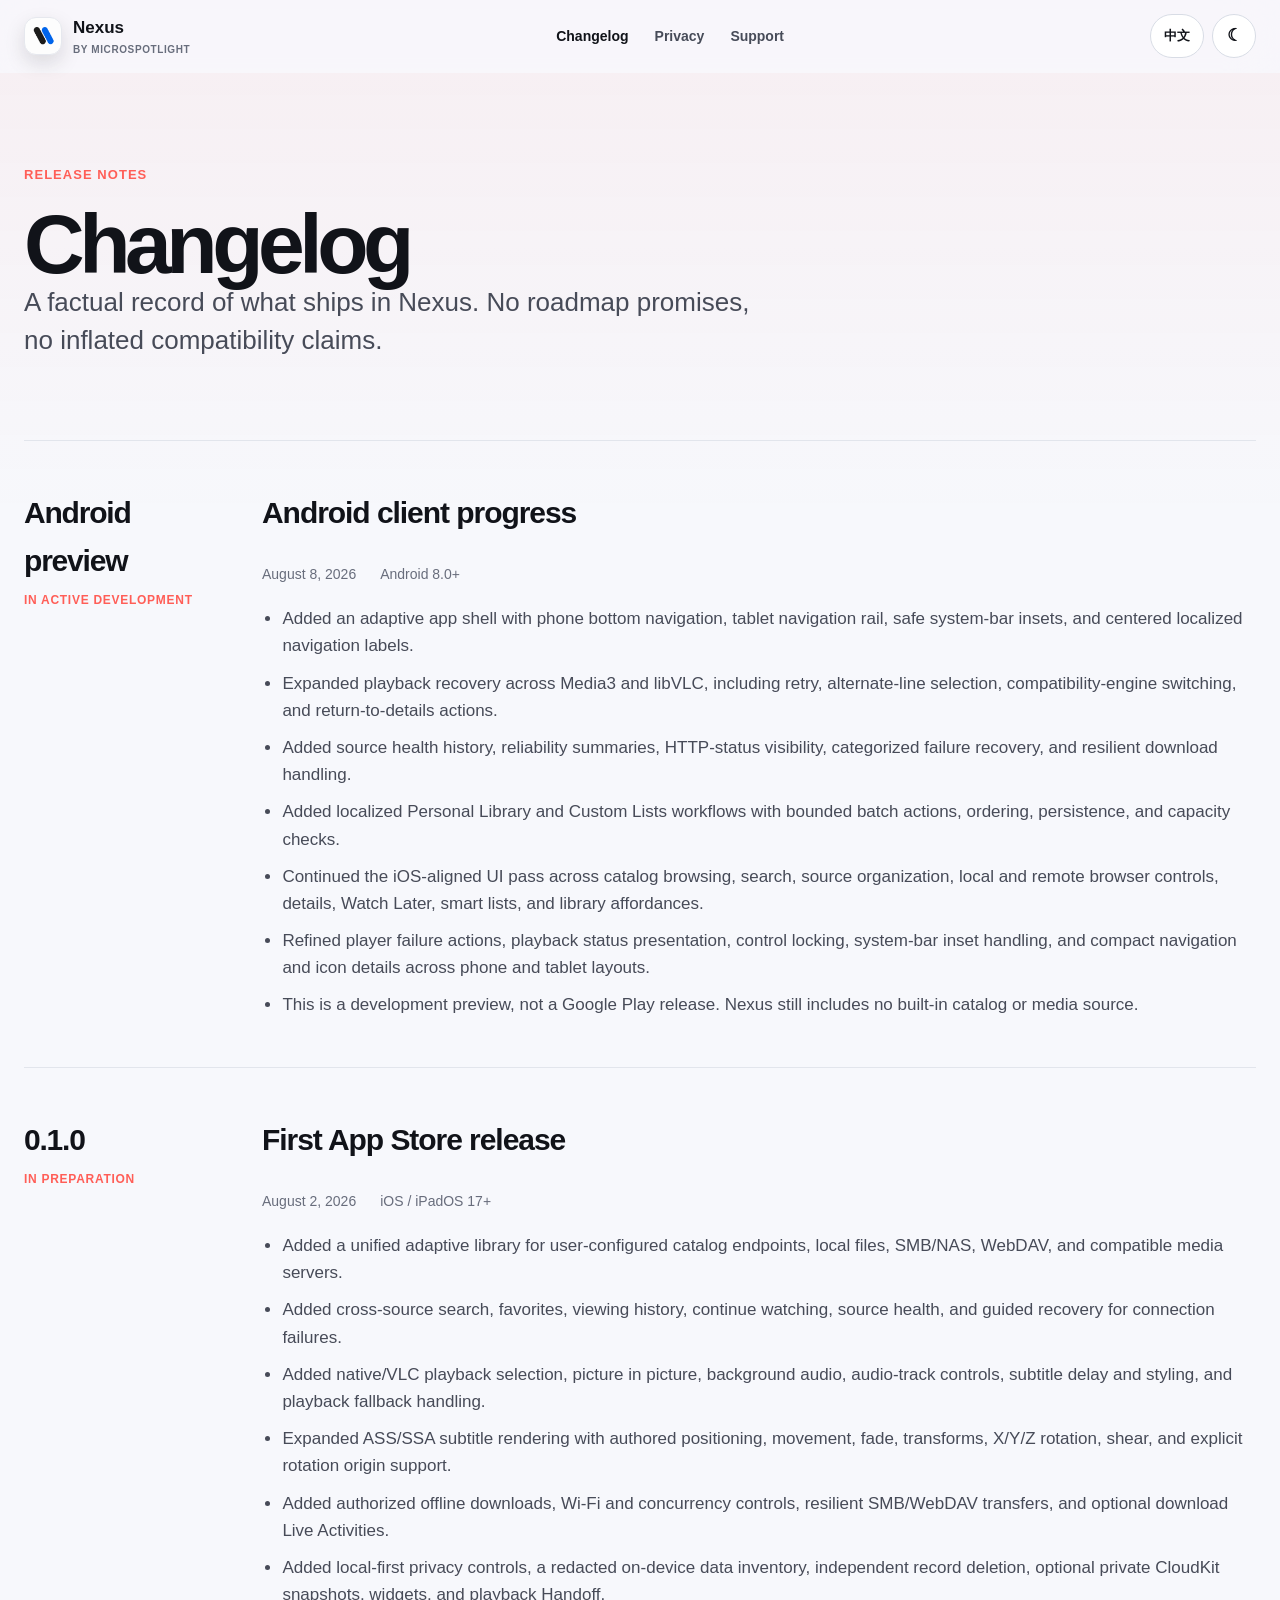
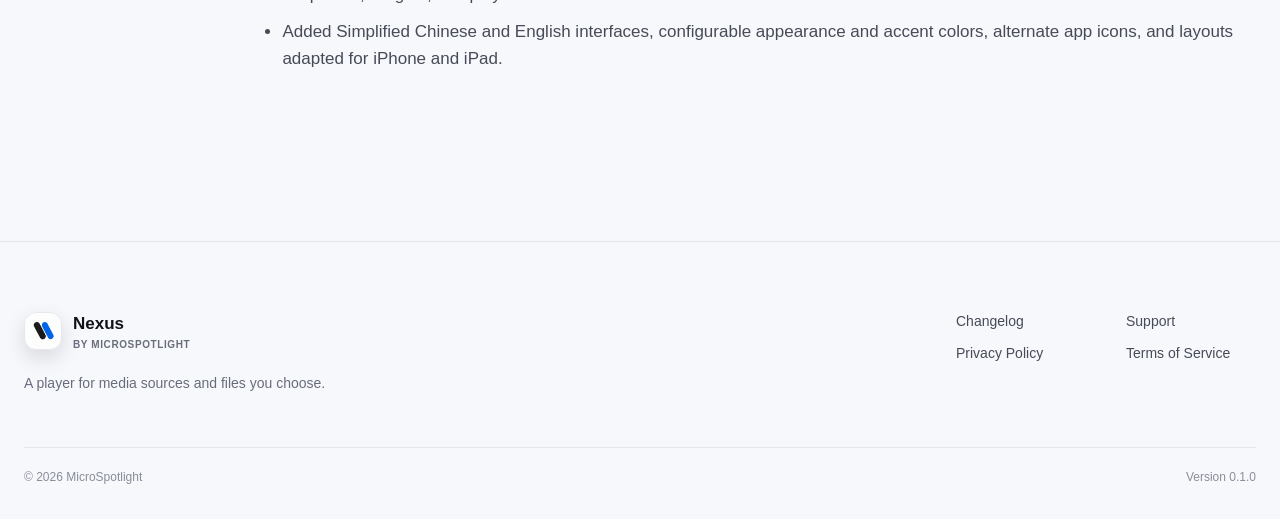
==== commit a8d648d7: "docs: update Android progress" ====
--- a/changelog/index.html
+++ b/changelog/index.html
@@ -36,12 +36,14 @@
           <div><span class="release-version">Android preview</span><span class="release-state"><span data-lang="en">In active development</span><span data-lang="zh">持续开发中</span></span></div>
           <div>
             <h2><span data-lang="en">Android client progress</span><span data-lang="zh">Android 客户端进展</span></h2>
-            <div class="document-meta"><span>August 7, 2026</span><span>Android 8.0+</span></div>
+            <div class="document-meta"><span>August 8, 2026</span><span>Android 8.0+</span></div>
             <ul>
               <li><span data-lang="en">Added an adaptive app shell with phone bottom navigation, tablet navigation rail, safe system-bar insets, and centered localized navigation labels.</span><span data-lang="zh">新增自适应应用外壳：手机底部导航、平板侧边导航、安全的系统栏 Insets，以及居中的本地化导航标签。</span></li>
               <li><span data-lang="en">Expanded playback recovery across Media3 and libVLC, including retry, alternate-line selection, compatibility-engine switching, and return-to-details actions.</span><span data-lang="zh">扩展 Media3 与 libVLC 的播放恢复能力，支持重试、切换备用线路、切换兼容播放引擎和返回详情页。</span></li>
               <li><span data-lang="en">Added source health history, reliability summaries, HTTP-status visibility, categorized failure recovery, and resilient download handling.</span><span data-lang="zh">新增来源健康历史、可靠性摘要、HTTP 状态显示、分类故障恢复和更稳健的下载处理。</span></li>
               <li><span data-lang="en">Added localized Personal Library and Custom Lists workflows with bounded batch actions, ordering, persistence, and capacity checks.</span><span data-lang="zh">新增本地化“我的片库”和自定义片单流程，支持受限批量操作、排序、持久化和容量检查。</span></li>
+              <li><span data-lang="en">Continued the iOS-aligned UI pass across catalog browsing, search, source organization, local and remote browser controls, details, Watch Later, smart lists, and library affordances.</span><span data-lang="zh">继续推进与 iOS 对齐的界面适配，覆盖片库浏览、搜索、来源组织、本地与远程浏览器控件、详情页、稍后观看、智能列表和个人片库操作入口。</span></li>
+              <li><span data-lang="en">Refined player failure actions, playback status presentation, control locking, system-bar inset handling, and compact navigation and icon details across phone and tablet layouts.</span><span data-lang="zh">完善播放器失败状态操作、播放状态展示、控件锁定、系统栏 Insets 处理，以及手机和平板布局中的紧凑导航与图标细节。</span></li>
               <li><span data-lang="en">This is a development preview, not a Google Play release. Nexus still includes no built-in catalog or media source.</span><span data-lang="zh">当前版本是开发预览，不是 Google Play 正式版本。Nexus 仍不内置片库或媒体内容源。</span></li>
             </ul>
           </div>
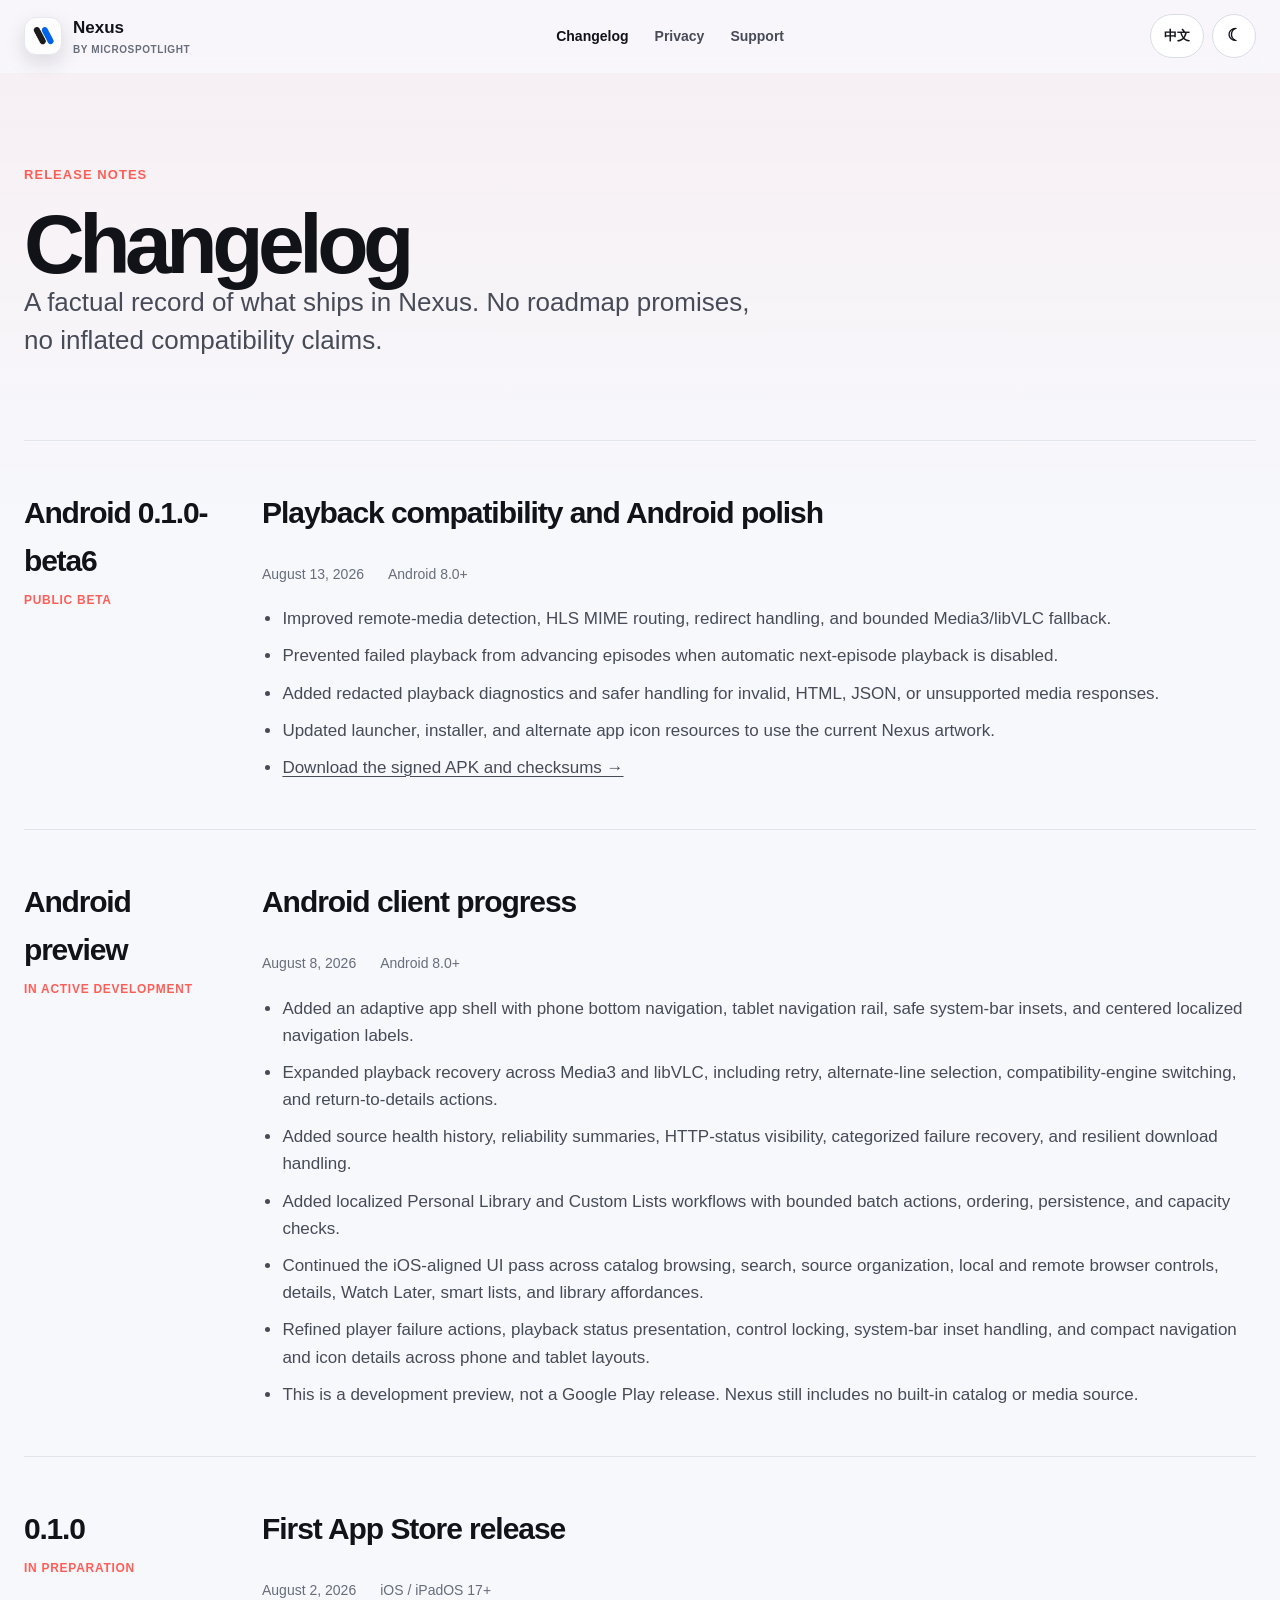
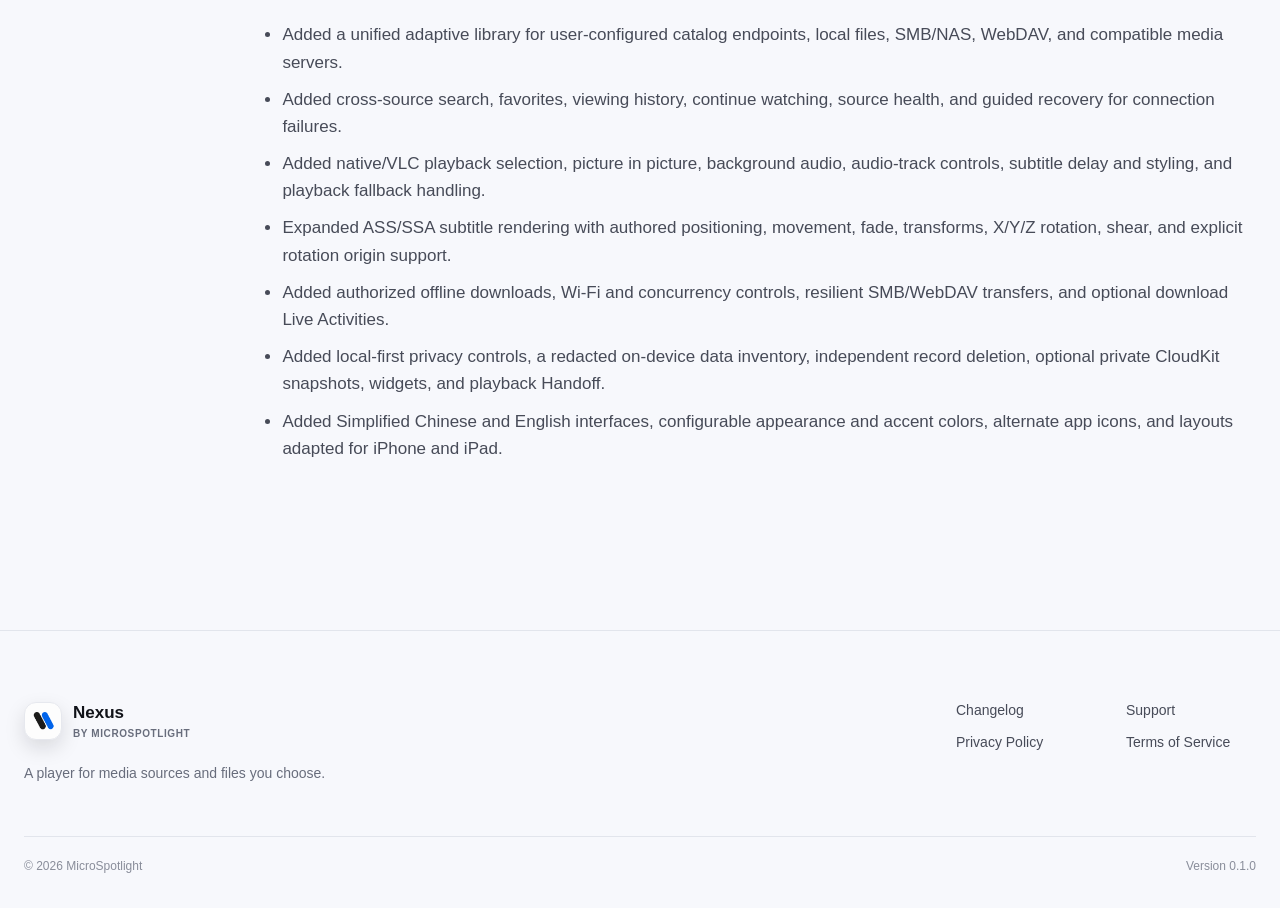
==== commit bf85fff1: "docs: sync Android beta and cross-platform support" ====
--- a/changelog/index.html
+++ b/changelog/index.html
@@ -32,6 +32,20 @@
       </header>
 
       <section class="release-list">
+        <article class="release" data-reveal>
+          <div><span class="release-version">Android 0.1.0-beta6</span><span class="release-state"><span data-lang="en">Public beta</span><span data-lang="zh">公开测试</span></span></div>
+          <div>
+            <h2><span data-lang="en">Playback compatibility and Android polish</span><span data-lang="zh">播放兼容与 Android 体验完善</span></h2>
+            <div class="document-meta"><span>August 13, 2026</span><span>Android 8.0+</span></div>
+            <ul>
+              <li><span data-lang="en">Improved remote-media detection, HLS MIME routing, redirect handling, and bounded Media3/libVLC fallback.</span><span data-lang="zh">改进远端媒体探测、HLS MIME 路由、重定向处理，以及有边界的 Media3/libVLC 回退。</span></li>
+              <li><span data-lang="en">Prevented failed playback from advancing episodes when automatic next-episode playback is disabled.</span><span data-lang="zh">关闭自动播放下一集后，播放失败不再错误切换到后续剧集。</span></li>
+              <li><span data-lang="en">Added redacted playback diagnostics and safer handling for invalid, HTML, JSON, or unsupported media responses.</span><span data-lang="zh">新增脱敏播放诊断，并更安全地处理无效、HTML、JSON 或不支持的媒体响应。</span></li>
+              <li><span data-lang="en">Updated launcher, installer, and alternate app icon resources to use the current Nexus artwork.</span><span data-lang="zh">更新启动器、安装界面和备选 App 图标资源，统一使用当前 Nexus 视觉。</span></li>
+              <li><a href="https://github.com/MicroSpotlight/nexus-website/releases/tag/android-v0.1.0-beta6"><span data-lang="en">Download the signed APK and checksums →</span><span data-lang="zh">下载签名 APK 与校验文件 →</span></a></li>
+            </ul>
+          </div>
+        </article>
         <article class="release" data-reveal>
           <div><span class="release-version">Android preview</span><span class="release-state"><span data-lang="en">In active development</span><span data-lang="zh">持续开发中</span></span></div>
           <div>
--- a/assets/site.css
+++ b/assets/site.css
@@ -80,7 +80,7 @@
     min-width: 320px;
     color: var(--ink);
     background: var(--background);
-    font-family: -apple-system, BlinkMacSystemFont, "SF Pro Text", "PingFang SC", "Helvetica Neue", sans-serif;
+    font-family: -apple-system, BlinkMacSystemFont, "SF Pro Text", "Segoe UI", Roboto, "PingFang SC", "Helvetica Neue", sans-serif;
     font-size: 17px;
     line-height: 1.6;
     text-rendering: optimizeLegibility;
@@ -196,6 +196,9 @@
   .button.secondary { border-color: var(--border); background: var(--panel); }
   .button.pending { cursor: default; }
   .button.pending:hover { transform: none; }
+  .button[data-download-state="unavailable"] { color: var(--muted); border-style: dashed; background: var(--panel-strong); }
+  .button[data-download-state="available"] { color: white; border-color: var(--accent); background: var(--accent); box-shadow: 0 16px 34px color-mix(in oklab, var(--accent), transparent 72%); }
+  .button[data-download-state="available"]:hover { border-color: var(--accent-strong); background: var(--accent-strong); }
 
   .status-pill { display: inline-flex; align-items: center; justify-self: start; min-height: 34px; padding: 0 12px; gap: 8px; border: 1px solid var(--border); border-radius: 999px; color: var(--secondary); background: var(--panel); font-size: 13px; font-weight: 650; }
   .status-pill::before { width: 7px; height: 7px; border-radius: 50%; background: var(--success); content: ""; box-shadow: 0 0 0 4px color-mix(in oklab, var(--success), transparent 86%); }
@@ -214,87 +217,136 @@
 }
 
 @layer pages {
-  .hero { padding: clamp(48px, 6vw, 88px) 0 96px; }
-  .hero-copy { display: grid; max-width: 1040px; gap: 30px; }
-  .hero-icon { width: 92px; height: 92px; border-radius: 22px; box-shadow: var(--shadow-soft); }
+  .hero { padding: clamp(64px, 7vw, 104px) 0 112px; }
+  .hero-layout { display: grid; grid-template-columns: minmax(0, .9fr) minmax(520px, 1.1fr); align-items: center; gap: clamp(56px, 7vw, 112px); }
+  .hero-copy { display: grid; align-content: center; gap: 26px; }
+  .hero-signature { display: flex; align-items: center; gap: 16px; }
+  .hero-icon { width: 72px; height: 72px; border-radius: 18px; box-shadow: var(--shadow-soft); }
   .hero-icon-dark { display: none; }
   :root[data-theme="dark"] .hero-icon-light { display: none; }
   :root[data-theme="dark"] .hero-icon-dark { display: block; }
-  .hero-copy .lede { max-width: 690px; }
-  .hero-actions { display: flex; align-items: center; flex-wrap: wrap; margin-top: 8px; gap: 18px; }
-  .hero-note { color: var(--muted); font-size: 13px; }
-
-  /* Hero device system: 12-column stage, one shared bottom baseline, 8px rhythm. */
+  .availability-stack { display: flex; flex-wrap: wrap; gap: 7px; }
+  .availability-badge { display: inline-flex; align-items: center; min-height: 30px; padding: 0 10px; border: 1px solid var(--border); border-radius: 999px; color: var(--muted); background: var(--panel); font-size: 12px; font-weight: 700; }
+  .availability-badge.is-live { color: var(--success); }
+  .availability-badge.is-live::before { width: 6px; height: 6px; margin-right: 7px; border-radius: 50%; background: currentColor; content: ""; box-shadow: 0 0 0 4px color-mix(in oklab, currentColor, transparent 88%); }
+  .hero-copy .display-title { max-width: 760px; font-size: clamp(62px, 7.4vw, 104px); }
+  .hero-copy .lede { max-width: 660px; }
+  .hero-actions { margin-top: 8px; }
+  .hero-footnote { color: var(--muted); font-size: 13px; }
+
   .product-stage {
-    --stage-floor: clamp(36px, 4vw, 56px);
     position: relative;
-    display: grid;
-    grid-template-columns: minmax(0, 1fr) minmax(200px, 270px);
-    align-items: end;
-    min-height: clamp(720px, 62vw, 900px);
-    margin-top: 84px;
-    padding: clamp(56px, 6vw, 80px) clamp(32px, 7vw, 104px) var(--stage-floor);
-    gap: clamp(36px, 6vw, 88px);
+    min-height: clamp(610px, 56vw, 760px);
     overflow: hidden;
     isolation: isolate;
     border-radius: 32px;
-    background: var(--panel-strong);
-    box-shadow: inset 0 0 0 1px var(--border);
-  }
+    background:
+      radial-gradient(circle at 78% 18%, color-mix(in oklab, var(--accent), transparent 74%), transparent 34%),
+      linear-gradient(145deg, var(--panel-strong), color-mix(in oklab, var(--panel), var(--background) 30%));
+    box-shadow: inset 0 0 0 1px var(--border), var(--shadow-soft);
+  }
+  .stage-orbit { position: absolute; border: 1px solid color-mix(in oklab, var(--ink), transparent 90%); border-radius: 50%; pointer-events: none; }
+  .orbit-one { top: -18%; right: -24%; width: 76%; aspect-ratio: 1; }
+  .orbit-two { right: -4%; bottom: -30%; width: 88%; aspect-ratio: 1; }
   .ipad-shot {
-    position: relative;
+    position: absolute;
+    top: 9%;
+    left: 8%;
     z-index: 1;
-    justify-self: center;
-    width: min(100%, 660px);
+    width: 70%;
     height: auto;
-    border: 8px solid color-mix(in oklab, var(--panel), black 7%);
-    border-radius: 25px;
+    border: 7px solid color-mix(in oklab, var(--panel), black 7%);
+    border-radius: 24px;
     background: var(--panel);
     box-shadow: var(--shadow);
   }
   .iphone-shot {
-    position: relative;
+    position: absolute;
+    right: 8%;
+    bottom: 8%;
     z-index: 2;
-    justify-self: center;
-    width: min(100%, 236px);
+    width: 29%;
     height: auto;
-    border: 7px solid #101014;
-    border-radius: 42px;
+    border: 6px solid #101014;
+    border-radius: 36px;
     background: #101014;
     box-shadow: var(--shadow);
   }
+  .stage-caption { position: absolute; bottom: 6%; left: 6%; z-index: 3; display: inline-flex; max-width: 48%; align-items: center; padding: 11px 13px; gap: 9px; border: 1px solid color-mix(in oklab, var(--border), transparent 15%); border-radius: 14px; background: color-mix(in oklab, var(--panel), transparent 8%); box-shadow: var(--shadow-soft); backdrop-filter: blur(18px); color: var(--secondary); font-size: 12px; font-weight: 700; }
+  .stage-caption-dot { width: 7px; height: 7px; flex: 0 0 auto; border-radius: 50%; background: var(--success); }
+
+  .source-ribbon { display: grid; grid-template-columns: auto 1fr; align-items: center; margin-top: 54px; padding: 18px 0; gap: 32px; border-top: 1px solid var(--separator); border-bottom: 1px solid var(--separator); }
+  .source-ribbon > p { color: var(--muted); font-size: 12px; font-weight: 760; letter-spacing: .06em; text-transform: uppercase; }
+  .source-ribbon-list { display: flex; justify-content: flex-end; flex-wrap: wrap; gap: 8px; }
+  .source-ribbon-list span { padding: 7px 10px; border: 1px solid var(--border); border-radius: 10px; color: var(--secondary); background: var(--panel); font-size: 12px; font-weight: 650; }
+
+  .platform-section { padding: 144px 0; }
+  .section-heading { display: grid; grid-template-columns: minmax(0, 1.25fr) minmax(300px, .75fr); align-items: end; gap: 72px; }
+  .section-heading .eyebrow { margin-bottom: 18px; }
+  .section-intro { max-width: 560px; color: var(--secondary); font-size: 18px; }
+  .platform-grid { display: grid; grid-template-columns: repeat(2, minmax(0, 1fr)); margin-top: 72px; gap: 18px; }
+  .platform-card { display: grid; min-height: 610px; padding: clamp(30px, 4vw, 48px); align-content: space-between; gap: 36px; overflow: hidden; border: 1px solid var(--border); border-radius: 28px; background: var(--panel); box-shadow: var(--shadow-soft); }
+  .android-card { background:
+      linear-gradient(160deg, color-mix(in oklab, var(--success), transparent 92%), transparent 45%),
+      var(--panel); }
+  .ios-card { background:
+      linear-gradient(160deg, color-mix(in oklab, #5b8cff, transparent 91%), transparent 45%),
+      var(--panel); }
+  .platform-card-top { display: flex; align-items: center; justify-content: space-between; gap: 16px; }
+  .platform-wordmark { font-size: 15px; font-weight: 800; letter-spacing: -.01em; }
+  .platform-state { display: inline-flex; min-height: 30px; align-items: center; padding: 0 10px; border: 1px solid var(--border); border-radius: 999px; color: var(--muted); background: color-mix(in oklab, var(--panel), transparent 5%); font-size: 11px; font-weight: 760; letter-spacing: .04em; text-transform: uppercase; }
+  .platform-state.is-live { color: var(--success); }
+  .platform-card h3 { max-width: 530px; font-size: clamp(34px, 4vw, 54px); line-height: 1.02; letter-spacing: -.055em; text-wrap: balance; }
+  .platform-card h3 + p { max-width: 560px; margin-top: 18px; color: var(--secondary); font-size: 16px; }
+  .platform-meta { display: grid; padding: 0; list-style: none; border-top: 1px solid var(--separator); }
+  .platform-meta li { display: flex; align-items: center; min-height: 48px; border-bottom: 1px solid var(--separator); color: var(--secondary); font-size: 13px; }
+  .platform-meta li::before { width: 6px; height: 6px; margin-right: 10px; border-radius: 50%; background: var(--accent); content: ""; }
+  .platform-card-actions { display: grid; justify-items: start; gap: 14px; }
+  .platform-card-actions .button { min-width: min(100%, 300px); }
+  .hero-note { color: var(--muted); font-size: 12px; }
+  .text-link { color: var(--secondary); font-size: 13px; font-weight: 700; text-decoration: none; }
+  .text-link:hover { color: var(--ink); }
 
   .boundary-band { padding: 118px 0; color: #f5f5f7; background: #0a0a0b; }
   .boundary-grid { display: grid; grid-template-columns: minmax(0, 1.25fr) minmax(280px, .75fr); align-items: end; gap: 72px; }
   .boundary-grid p { color: #a5a5aa; }
   .boundary-note { padding-left: 24px; border-left: 1px solid rgb(255 255 255 / 16%); }
   .boundary-note strong { display: block; margin-bottom: 8px; color: #f5f5f7; font-size: 18px; }
+  .boundary-values { display: grid; grid-template-columns: repeat(3, 1fr); margin-top: 34px; border-top: 1px solid rgb(255 255 255 / 12%); }
+  .boundary-values > span { display: grid; padding: 20px 10px 0 0; gap: 3px; }
+  .boundary-values b { color: #f5f5f7; font-size: 24px; letter-spacing: -.04em; }
+  .boundary-values small { color: #85858b; font-size: 10px; font-weight: 700; letter-spacing: .06em; text-transform: uppercase; }
 
   .narrative { padding: 144px 0; }
   .narrative-head { display: grid; gap: 22px; }
-  .feature-ledger { margin-top: 92px; border-top: 1px solid var(--separator); }
-  .feature-row { display: grid; grid-template-columns: 90px minmax(230px, .7fr) minmax(0, 1.3fr); padding: 42px 0; gap: 28px; border-bottom: 1px solid var(--separator); }
+  .experience-grid { display: grid; grid-template-columns: repeat(3, minmax(0, 1fr)); margin-top: 72px; gap: 14px; }
+  .experience-card { display: grid; min-height: 390px; padding: clamp(26px, 3vw, 38px); align-content: space-between; gap: 30px; border: 1px solid var(--border); border-radius: 24px; background: var(--panel); }
   .feature-number { color: var(--accent); font-size: 14px; font-weight: 760; }
-  .feature-row h3 { font-size: clamp(24px, 3vw, 38px); line-height: 1.06; letter-spacing: -.04em; }
-  .feature-row p { max-width: 660px; color: var(--secondary); }
+  .experience-card h3 { align-self: end; font-size: clamp(26px, 3vw, 38px); line-height: 1.06; letter-spacing: -.04em; }
+  .experience-card p { color: var(--secondary); font-size: 15px; }
 
   .device-section { padding: 0 0 144px; }
   .device-frame { display: grid; grid-template-columns: 1.3fr .7fr; align-items: stretch; overflow: hidden; border: 1px solid var(--border); border-radius: 32px; background: var(--panel); box-shadow: var(--shadow-soft); }
   .device-frame figure { min-height: 620px; overflow: hidden; background: var(--panel-strong); }
   .device-frame figure img { width: 100%; height: 100%; object-fit: cover; object-position: top; }
-  .device-copy { display: flex; flex-direction: column; justify-content: space-between; padding: clamp(36px, 5vw, 68px); }
+  .device-copy { display: flex; min-height: 620px; flex-direction: column; justify-content: space-between; padding: clamp(36px, 5vw, 68px); }
   .device-copy h2 { margin-top: 15px; font-size: clamp(40px, 5vw, 66px); line-height: .98; letter-spacing: -.06em; }
-  .source-list { display: flex; flex-wrap: wrap; gap: 9px; }
-  .source-list span { padding: 8px 11px; border: 1px solid var(--border); border-radius: 10px; color: var(--secondary); background: var(--panel-strong); font-size: 12px; font-weight: 650; }
+  .device-copy h2 + p { margin-top: 24px; color: var(--secondary); font-size: 16px; }
+  .capability-list { display: grid; grid-template-columns: repeat(2, minmax(0, 1fr)); border-top: 1px solid var(--separator); }
+  .capability-list span { padding: 14px 8px 14px 0; border-bottom: 1px solid var(--separator); color: var(--secondary); font-size: 12px; font-weight: 700; }
 
   .privacy-section { padding: 120px 0; border-top: 1px solid var(--separator); }
   .privacy-layout { display: grid; grid-template-columns: minmax(0, 1fr) minmax(300px, .75fr); gap: 92px; }
+  .privacy-intro { max-width: 640px; margin-top: 26px; color: var(--secondary); font-size: 17px; }
   .privacy-points { display: grid; border-top: 1px solid var(--separator); }
-  .privacy-point { padding: 22px 0; border-bottom: 1px solid var(--separator); }
+  .privacy-point { display: grid; grid-template-columns: 42px 1fr; padding: 24px 0; gap: 14px; border-bottom: 1px solid var(--separator); }
+  .privacy-index { color: var(--accent); font-size: 11px; font-weight: 800; }
   .privacy-point strong { display: block; margin-bottom: 6px; }
   .privacy-point p { color: var(--secondary); font-size: 15px; }
+  .privacy-points > .button { justify-self: start; margin-top: 24px; }
 
   .final-cta { padding: 126px 0; color: #f5f5f7; background: var(--accent); }
+  .final-cta .eyebrow { margin-bottom: 18px; color: rgb(255 255 255 / 76%); }
   .final-cta .section-title { max-width: 1000px; }
   .final-cta p { max-width: 640px; margin-top: 24px; color: rgb(255 255 255 / 78%); font-size: 19px; }
   .final-cta .button-row { margin-top: 34px; }
@@ -314,6 +366,11 @@
   .legal-document ul, .legal-document ol { display: grid; margin: 15px 0 0; padding-left: 1.3em; gap: 9px; }
   .legal-document a { color: var(--accent-strong); }
   .notice { margin-bottom: 42px; padding: 18px 20px; border: 1px solid var(--border); border-radius: 16px; color: var(--secondary); background: var(--panel); font-size: 14px; }
+  .policy-platform-grid { display: grid; grid-template-columns: repeat(2, minmax(0, 1fr)); margin: 0 0 42px; gap: 12px; }
+  .policy-platform-card { padding: 20px; border: 1px solid var(--border); border-radius: 18px; background: var(--panel); }
+  .policy-platform-card strong { display: block; margin-bottom: 7px; font-size: 15px; }
+  .policy-platform-card p { color: var(--secondary); font-size: 13px; }
+  .policy-label { display: inline-flex; margin-bottom: 18px; padding: 5px 8px; border-radius: 8px; color: var(--accent-strong); background: var(--accent-soft); font-size: 10px; font-weight: 800; letter-spacing: .06em; text-transform: uppercase; }
 
   .release-list { padding: 24px 0 120px; }
   .release { display: grid; grid-template-columns: 190px 1fr; padding: 48px 0; gap: 48px; border-top: 1px solid var(--separator); }
@@ -382,15 +439,26 @@
     .site-navigation a { min-height: 44px; padding: 10px 12px; border-radius: 10px; }
     .site-navigation a:hover { background: var(--panel-strong); }
     .header-actions { grid-column: 2; grid-row: 1; }
-    .boundary-grid, .privacy-layout, .device-frame, .support-grid { grid-template-columns: 1fr; }
+    .hero-layout, .section-heading, .boundary-grid, .privacy-layout, .device-frame, .support-grid { grid-template-columns: 1fr; }
+    .hero-layout { gap: 64px; }
+    .hero-copy { max-width: 700px; }
+    .product-stage { min-height: 760px; }
+    .source-ribbon { grid-template-columns: 1fr; gap: 14px; }
+    .source-ribbon-list { justify-content: flex-start; }
+    .section-heading { align-items: start; gap: 28px; }
+    .platform-grid { grid-template-columns: 1fr; }
+    .platform-card { min-height: 560px; }
     .boundary-grid { align-items: start; gap: 48px; }
     .boundary-note { padding: 24px 0 0; border-top: 1px solid rgb(255 255 255 / 16%); border-left: 0; }
+    .experience-grid { grid-template-columns: 1fr; }
+    .experience-card { min-height: 300px; }
     .device-frame figure { min-height: 480px; }
     .device-copy { min-height: 480px; }
     .support-panel { position: static; }
     .direction-grid { grid-template-columns: 1fr; }
     .direction { min-height: auto; }
     .direction-body { min-height: 480px; }
+    .policy-platform-grid { grid-template-columns: 1fr; }
   }
 
   @media (max-width: 640px) {
@@ -398,16 +466,28 @@
     .header-inner { min-height: 64px; }
     .brand-link small { display: none; }
     .hero { padding-top: 64px; }
+    .hero-signature { align-items: flex-start; }
+    .hero-icon { width: 62px; height: 62px; border-radius: 16px; }
+    .availability-stack { display: grid; }
+    .hero-actions .button, .platform-card-actions .button { width: 100%; }
     .display-title { font-size: clamp(50px, 15vw, 72px); }
-    .product-stage { --stage-floor: 24px; grid-template-columns: 1fr; align-items: center; min-height: 680px; margin-top: 56px; padding: 40px 20px var(--stage-floor); border-radius: 24px; gap: 18px; }
-    .ipad-shot { width: min(86%, 450px); border-width: 5px; border-radius: 18px; }
-    .iphone-shot { justify-self: end; width: min(38%, 165px); margin-right: 7%; border-width: 5px; border-radius: 30px; }
-    .boundary-band, .narrative, .privacy-section { padding: 88px 0; }
-    .feature-row { grid-template-columns: 48px 1fr; padding: 30px 0; gap: 18px; }
-    .feature-row p { grid-column: 2; }
+    .product-stage { min-height: 560px; border-radius: 24px; }
+    .ipad-shot { top: 8%; left: 6%; width: 78%; border-width: 5px; border-radius: 18px; }
+    .iphone-shot { right: 6%; bottom: 8%; width: 34%; border-width: 5px; border-radius: 30px; }
+    .stage-caption { bottom: 4%; left: 4%; max-width: 58%; padding: 9px 10px; font-size: 10px; }
+    .source-ribbon { margin-top: 36px; }
+    .platform-section, .boundary-band, .narrative, .privacy-section { padding: 88px 0; }
+    .platform-grid { margin-top: 48px; }
+    .platform-card { min-height: 570px; padding: 26px; border-radius: 22px; }
+    .platform-card-top { align-items: flex-start; }
+    .boundary-values { grid-template-columns: 1fr; }
+    .boundary-values > span { grid-template-columns: 70px 1fr; align-items: baseline; border-bottom: 1px solid rgb(255 255 255 / 10%); }
+    .experience-grid { margin-top: 48px; }
+    .experience-card { min-height: 280px; }
     .device-frame figure { min-height: 390px; }
     .device-frame figure img { object-position: top center; }
     .device-copy { min-height: 420px; }
+    .capability-list { grid-template-columns: 1fr; }
     .footer-grid { grid-template-columns: 1fr; gap: 36px; }
     .footer-bottom { display: grid; gap: 8px; }
     .release { grid-template-columns: 1fr; gap: 18px; }
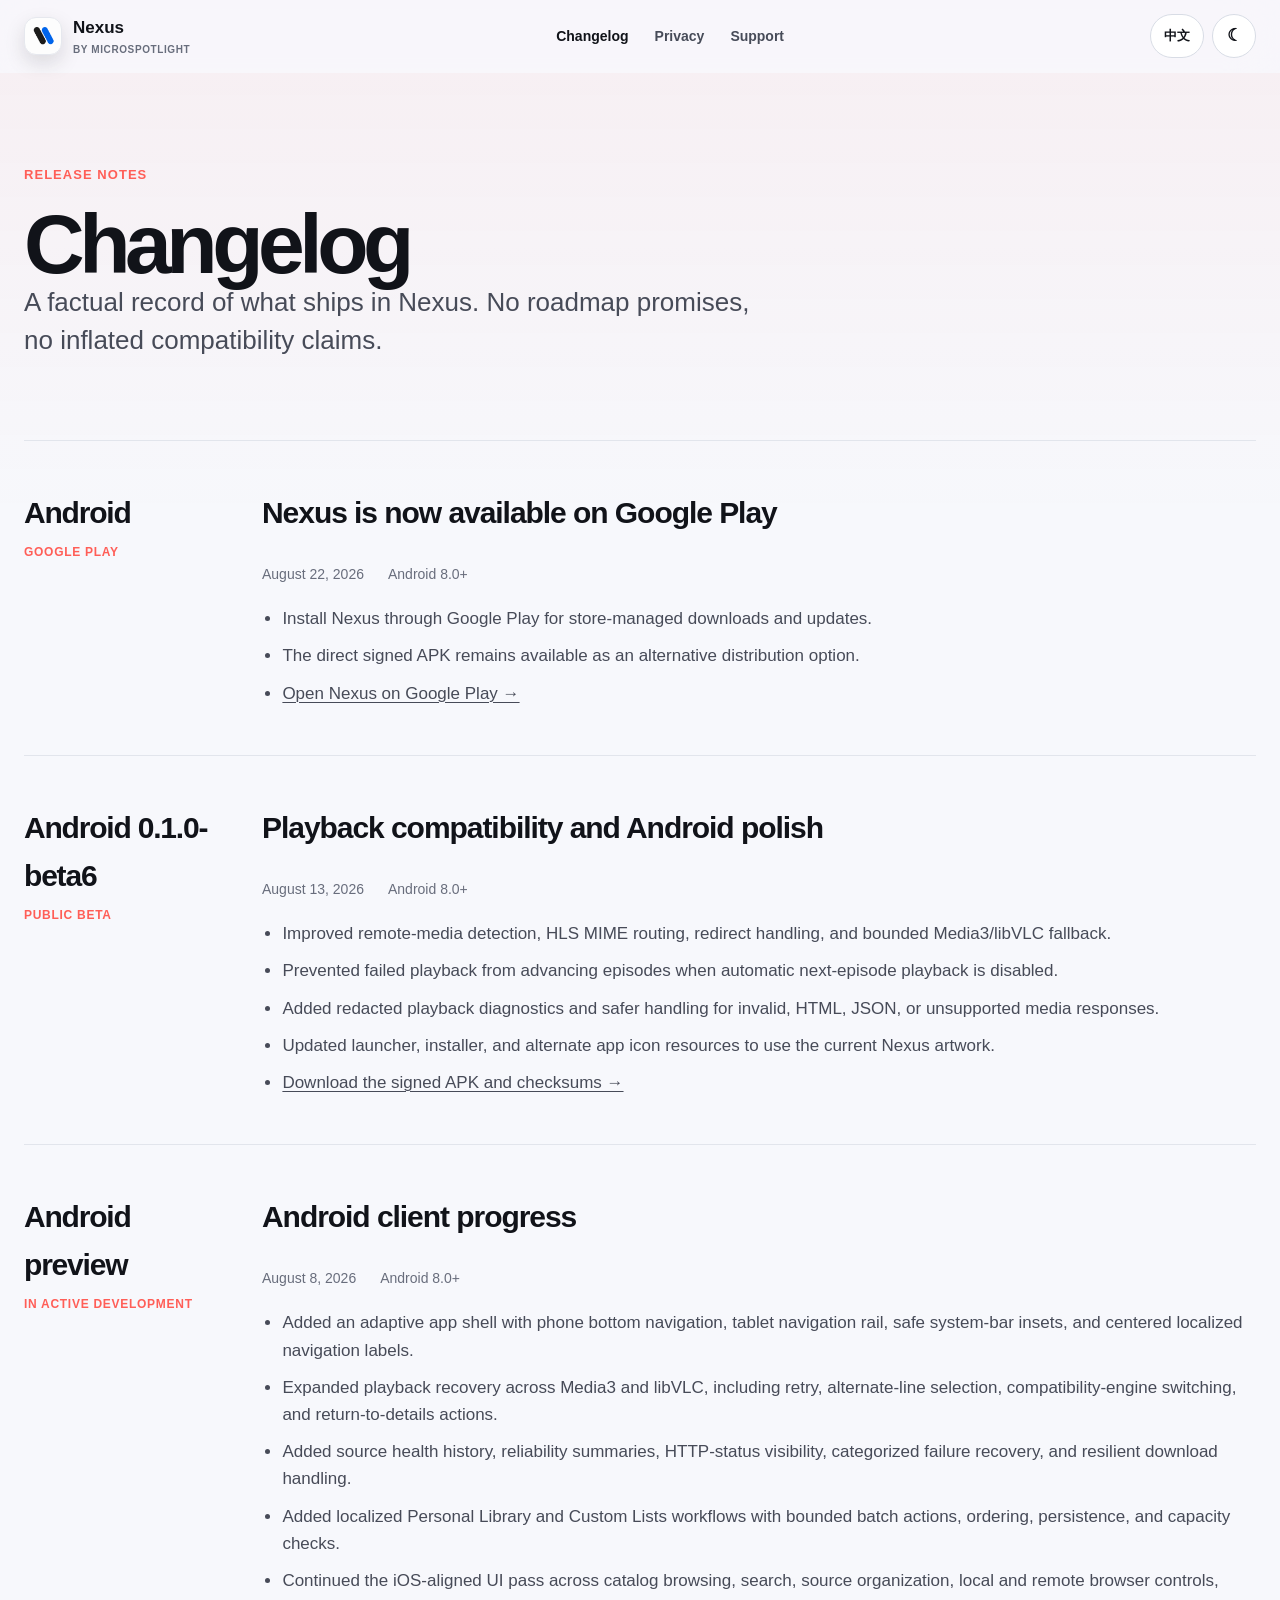
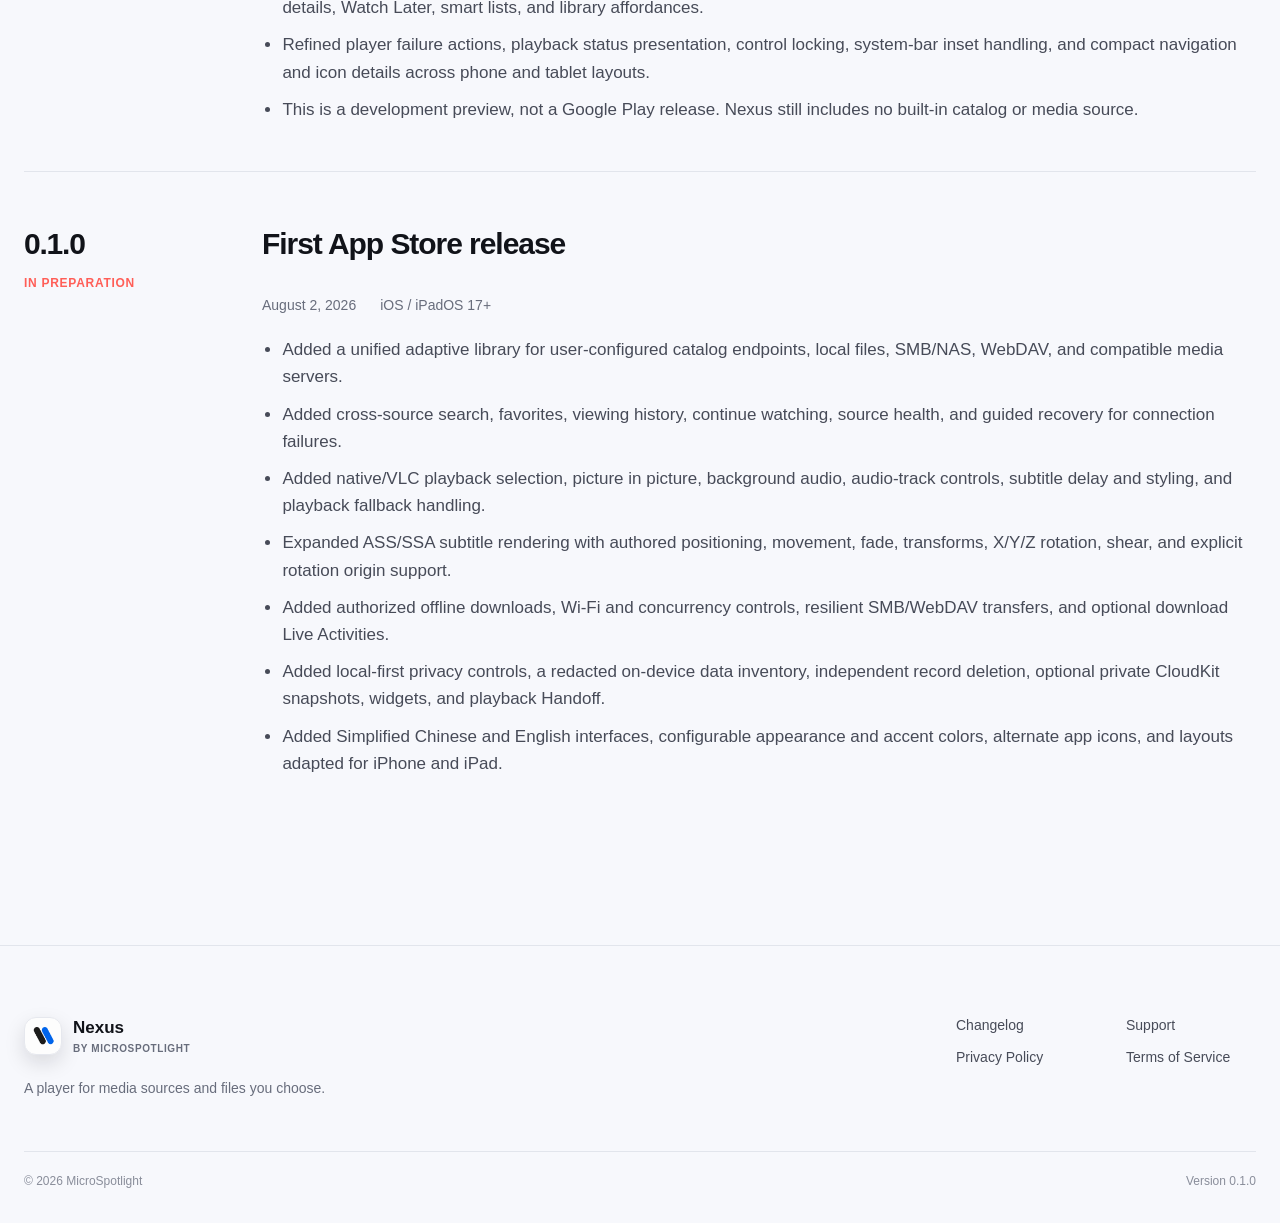
==== commit 94c45ad0: "feat: publish Android Google Play availability" ====
--- a/changelog/index.html
+++ b/changelog/index.html
@@ -32,6 +32,18 @@
       </header>
 
       <section class="release-list">
+        <article class="release" data-reveal>
+          <div><span class="release-version">Android</span><span class="release-state"><span data-lang="en">Google Play</span><span data-lang="zh">Google Play</span></span></div>
+          <div>
+            <h2><span data-lang="en">Nexus is now available on Google Play</span><span data-lang="zh">Nexus 现已上架 Google Play</span></h2>
+            <div class="document-meta"><span>August 22, 2026</span><span>Android 8.0+</span></div>
+            <ul>
+              <li><span data-lang="en">Install Nexus through Google Play for store-managed downloads and updates.</span><span data-lang="zh">现在可通过 Google Play 安装 Nexus，并由商店管理下载与更新。</span></li>
+              <li><span data-lang="en">The direct signed APK remains available as an alternative distribution option.</span><span data-lang="zh">官网仍保留签名 APK，作为备用分发方式。</span></li>
+              <li><a href="https://play.google.com/store/apps/details?id=team.MicroSpotlight.Nexus" target="_blank" rel="noreferrer"><span data-lang="en">Open Nexus on Google Play →</span><span data-lang="zh">在 Google Play 中打开 Nexus →</span></a></li>
+            </ul>
+          </div>
+        </article>
         <article class="release" data-reveal>
           <div><span class="release-version">Android 0.1.0-beta6</span><span class="release-state"><span data-lang="en">Public beta</span><span data-lang="zh">公开测试</span></span></div>
           <div>
